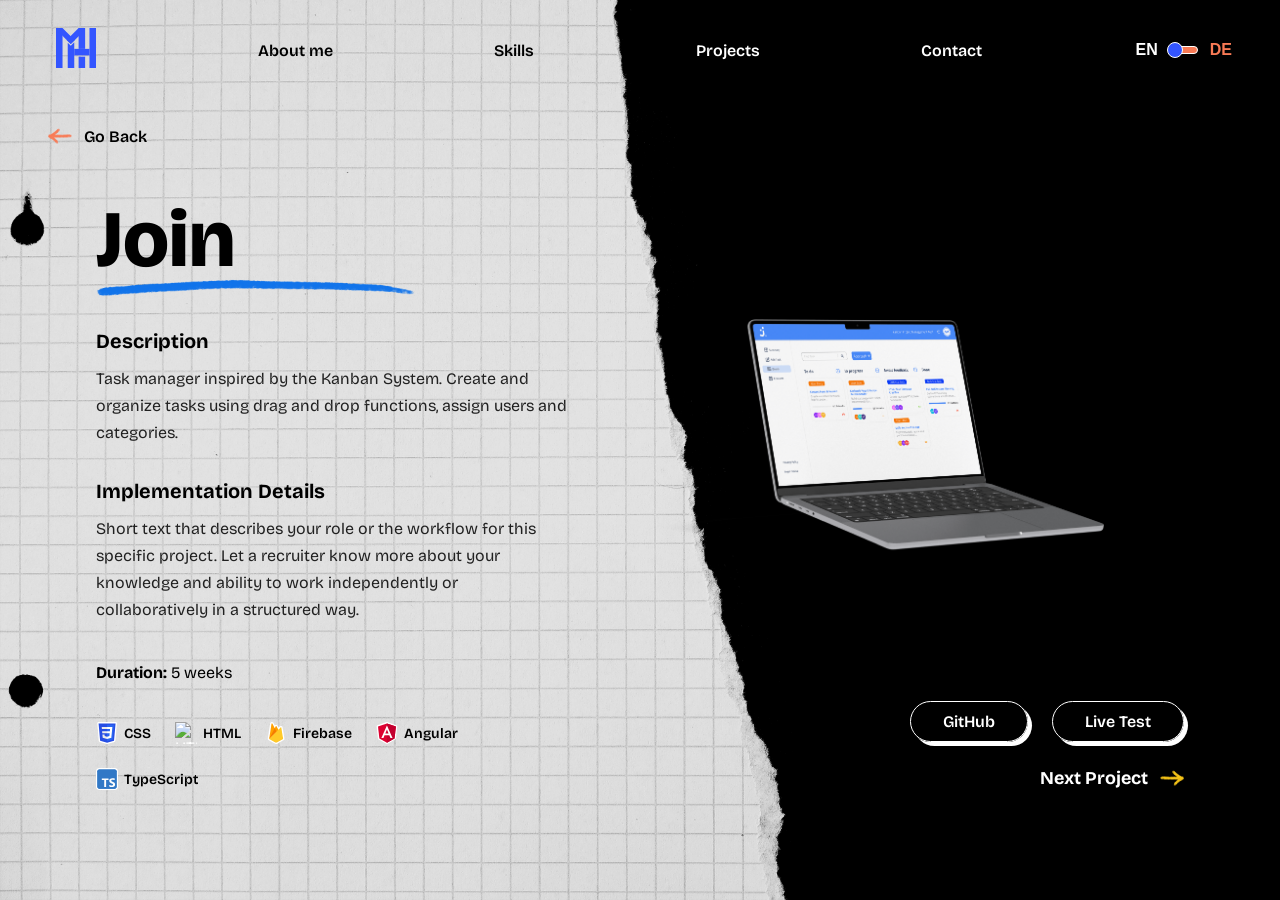
==== join_portfolio.html @ 25bed063 "portfolio design and function" ====
<!DOCTYPE html>
<html lang="en">

<head>
    <meta charset="UTF-8">
    <meta name="viewport" content="width=device-width, initial-scale=1.0">
    <title>Frontend Developer Portfolio</title>
    <link rel="icon" type="image/x-icon" href="./img/Logo.svg">
    <link rel="stylesheet" href="style.css">
    <link rel="stylesheet" href="style/navbar.css">
    <link rel="stylesheet" href="style/portfolio.css">
</head>

<body>
    <section class="portfolio">
        <nav class="portfolioNavbar">
            <a href=""><img class="logo" src="./img/Logo.svg" alt="Logo"></a>
            <a href="index.html#about" class="nav-about">About me</a>
            <a href="index.html#skills" class="nav-skills">Skills</a>
            <a href="index.html#projects" class="nav-projects">Projects</a>
            <a href="index.html#contact" class="nav-contact">Contact</a>
            <label class="languageSwitch">
                <input type="checkbox" id="langToggle">

                <span class="langText langEn">EN</span>

                <div class="toggleTrack">
                    <div class="toggleThumb"></div>
                </div>

                <span class="langText langDe">DE</span>
            </label>
        </nav>

        <div class="backgroundImg">
            <img src="./img/portfplio/BG_portfolio.png" alt="">
        </div>

        <div class="backarrowContainer">
            <a href="javascript:history.back()" class="backarrow">
                <img src="./img/portfplio/back.png" alt="arrow">
                <span>Go Back</span>
            </a>
        </div>

        <section class="project">
            <div class="projectDescription">
                <div class="headerDiscription">
                    <h1>Join</h1>
                    <img src="./img/underlineblue.svg" alt="underline">
                </div>
                <div class="blockDescription">
                    <h3>Description</h3>
                    <p>Task manager inspired by the Kanban System. Create and organize tasks using drag and drop
                        functions, assign users and categories.</p>
                </div>
                <div class="blockImplementation">
                    <h3>Implementation Details</h3>
                    <p>Short text that describes your role or the workflow for this specific project. Let a recruiter
                        know more about your knowledge and ability to work independently or collaboratively in a
                        structured way.</p>
                </div>
                <div class="duration">
                    <span><strong>Duration: </strong>5 weeks</span>
                </div>
                <div class="skillsUsed">
                    <div class="skillItem">
                        <img src="./img/skills/css.svg" alt="CSS">
                        <span>CSS</span>
                    </div>
                    <div class="skillItem">
                        <img src="./img/skills/html.svg" alt="HTML">
                        <span>HTML</span>
                    </div>
                    <div class="skillItem">
                        <img src="./img/skills/firebase.svg" alt="Firebase">
                        <span>Firebase</span>
                    </div>
                    <div class="skillItem">
                        <img src="./img/skills/angular.svg" alt="Angular">
                        <span>Angular</span>
                    </div>
                    <div class="skillItem">
                        <img src="./img/skills/ts.svg" alt="TypeScript">
                        <span>TypeScript</span>
                    </div>
                </div>
            </div>
            <div class="projectView">
                <img src="./img/LaptopJoin.png" alt="Join Project Screenshot">
                <div class="viewButtons">
                    <button>GitHub</button>
                    <button>Live Test</button>
                </div>
                <div class="nextProject">
                    <span>Next Project</span>
                    <img src="./img/portfplio/next.png" alt="arrow">
                </div>
            </div>
        </section>
    </section>
    <script src="js/header.js"></script>
</body>

</html>
---- style.css ----
@font-face {
    font-family: 'Bricolage Grotesque';
    src: url('font/BricolageGrotesque-VariableFont_opsz,wdth,wght.ttf') format('truetype');
    font-weight: 100 900;
    font-style: normal;
}

@font-face {
    font-family: 'Caveat';
    src: url('font/Caveat-VariableFont_wght.ttf') format('truetype');
    font-weight: 400 700;
    font-style: normal;
}

* {
    box-sizing: border-box;
}

body {
    margin: 0;
    padding: 0;
    font-family: 'Bricolage Grotesque', sans-serif;
    overflow-x: hidden;
    width: 100%;
}

:root {
    --primary-color: #000000;
    --secondary-color: #ffffff;
    --yellow-color: #F7C518;
    --blue-color: #3355FF;
    --orange-color: #F87A55;
}
---- style/navbar.css ----
@property --reveal {
    syntax: '<angle>';
    inherits: false;
    initial-value: 0deg;
}


nav {
    display: flex;
    width: 100%;
    max-width: calc(1440px - 96px);
    align-self: center;
    justify-content: space-between;
    padding: 24px 48px;
    align-items: center;
    gap: 3rem;
    z-index: 1;

    a {
        color: var(--secondary-color);
        text-decoration: none;
        font-size: 1rem;
        font-weight: 600;
        transition: color 0.3s ease;
        position: relative;
        padding: 4px 8px;

        &::after {
            content: "";
            position: absolute;
            left: 50%;
            top: 50%;
            transform: translate(-50%, -50%);
            width: 120%;
            height: 140%;
            background-repeat: no-repeat;
            background-position: center;
            background-size: contain;
            opacity: 0;
            transition: opacity 0.3s ease, --reveal 0.6s ease, clip-path 0.4s ease;
            pointer-events: none;
            z-index: -1;
        }

        &.nav-about:hover::after {
            background-image: url('../img/circle.svg');
            z-index: 1;
            opacity: 1;
            mask-image: conic-gradient(black 0deg, black var(--reveal), transparent var(--reveal), transparent 360deg);
            --reveal: 360deg;
        }

        &.nav-skills:hover::after,
        &.nav-projects:hover::after,
        &.nav-contact:hover::after {
            opacity: 1;
            clip-path: inset(0 0 0 0);
        }

        &.nav-about::after {
            --reveal: 0deg;
        }

        &.nav-skills::after,
        &.nav-projects::after,
        &.nav-contact::after {
            clip-path: inset(0 100% 0 0);
        }

        &.nav-skills:hover::after {
            background-image: url('../img/underline.svg');
            z-index: 1;
        }

        &.nav-projects:hover::after {
            background-image: url('../img/unterlineJagged.svg');
            z-index: 1;
        }

        &.nav-contact:hover::after {
            background-image: url('../img/curledUnderline.svg');
            z-index: 1;
            top: 100%;
        }
    }

    img {
        width: 40px;

        &:hover {
            filter: invert(92%) sepia(18%) saturate(5632%) hue-rotate(347deg) brightness(101%) contrast(94%);
        }
    }
}

.languageSwitch {
    display: inline-flex;
    align-items: center;
    gap: 12px;
    cursor: pointer;
    font-family: 'Inter', sans-serif;
    font-size: 16px;
    font-weight: 700;
    color: var(--orange-color);
    user-select: none;

    input {
        display: none;
    }

    input:checked~.toggleTrack .toggleThumb {
        transform: translateX(20px);
    }

    input:checked~.langEn {
        color: var(--orange-color);
        transition: color 0.3s ease;
    }

    input:checked~.langDe {
        color: var(--secondary-color);
        transition: color 0.3s ease;
    }
}

.toggleTrack {
    position: relative;
    width: 28px;
    height: 8px;
    background-color: var(--orange-color);
    border-radius: 4px;
    border: 1px solid var(--secondary-color);
    display: flex;
    align-items: center;
}

.toggleThumb {
    position: absolute;
    width: 16px;
    height: 16px;
    background-color: var(--blue-color);
    border-radius: 50%;
    border: 1px solid var(--secondary-color);
    left: -4px;
    transition: transform 0.3s cubic-bezier(0.4, 0, 0.2, 1);
}

.langEn {
    color: var(--secondary-color);
    transition: color 0.3s ease;
}

.langDe {
    color: var(--orange-color);
    transition: color 0.3s ease;
}
---- style/portfolio.css ----
nav a:nth-of-type(-n+3) {
    color: var(--primary-color);
}

.portfolio {
    background-color: var(--primary-color);
    min-height: 100vh;
    display: flex;
    flex-direction: column;
    z-index: -2;
}

.backgroundImg {
    display: flex;
    width: 100%;
    max-width: 1344px;
    margin: 0 auto;

    img {
        position: absolute;
        display: flex;
        top: 0;
        height: 100vh;
        max-height: 900px;
    }
}

.portfolioNavbar {
    margin: 0 auto;
}

.backarrowContainer {
    padding: 24px 48px;
    max-width: 1344px;
    margin: 0 auto;
    width: 100%;
    box-sizing: border-box;
    z-index: 1;
}

.backarrow {
    display: inline-flex;
    align-items: center;
    gap: 12px;
    cursor: pointer;
    transition: opacity 0.3s ease;
    text-decoration: none;
}

.backarrow img {
    width: 24px;
    height: auto;
}

.backarrow span {
    color: var(--primary-color);
    font-size: 16px;
    font-weight: 600;

    &:hover {
        color: var(--orange-color);
    }
}

.project {
    display: flex;
    gap: 64px;
    max-width: 1344px;
    width: 100%;
    margin: 0 auto;
    padding: 24px 48px 80px;
    box-sizing: border-box;
    align-items: stretch;
    color: var(--secondary-color);
    z-index: 1;
}

.projectDescription {
    flex: 1 1 45%;
    display: flex;
    flex-direction: column;
    gap: 32px;
    padding-left: 48px;
}

.headerDiscription {
    display: flex;
    flex-direction: column;
    gap: 0;
}

.headerDiscription h1 {
    font-size: 80px;
    font-weight: 800;
    color: var(--primary-color);
    margin: 0;
    line-height: 1;
}

.headerDiscription img {
    width: 320px;
    height: auto;
    margin-top: -4px;
    animation: drawUnderline 6s infinite ease-in-out;
}

@keyframes drawUnderline {
    0% {
        clip-path: inset(0 100% 0 0);
        opacity: 0;
    }

    8% {
        clip-path: inset(0 0 0 0);
        opacity: 1;
    }

    60% {
        clip-path: inset(0 0 0 0);
        opacity: 1;
    }

    68% {
        clip-path: inset(0 100% 0 0);
        opacity: 0;
    }

    100% {
        clip-path: inset(0 100% 0 0);
        opacity: 0;
    }
}

.blockDescription,
.blockImplementation {
    display: flex;
    flex-direction: column;
    gap: 12px;
}

.blockDescription h3,
.blockImplementation h3 {
    font-size: 20px;
    font-weight: 700;
    margin: 0;
    color: var(--primary-color);
}

.blockDescription p,
.blockImplementation p {
    font-size: 16px;
    line-height: 1.7;
    margin: 0;
    opacity: 0.85;
    color: var(--primary-color);
}

.duration {
    margin-top: 8px;
}

.duration span {
    font-size: 16px;
    color: var(--primary-color);
}

.duration strong {
    font-weight: 700;
}

.skillsUsed {
    display: flex;
    align-items: center;
    gap: 24px;
    flex-wrap: wrap;
    margin-top: 8px;
}

.skillItem {
    display: flex;
    align-items: center;
    gap: 6px;
}

.skillItem img {
    width: 22px;
    height: 22px;
    object-fit: contain;
}

.skillItem span {
    font-size: 14px;
    font-weight: 600;
    color: var(--primary-color);
}

.projectView {
    display: flex;
    flex-direction: column;
    gap: 24px;
    padding-right: 48px;
    align-items: flex-end;
    justify-content: center;
    min-height: 100%;
}

.projectView>img {
    width: 100%;
    max-width: 560px;
    border-radius: 16px;
    margin: auto 0;
    object-fit: cover;
    transition: transform 0.3s ease, box-shadow 0.3s ease;
}

.viewButtons {
    display: flex;
    gap: 24px;
    align-items: center;
}

.viewButtons button {
    background: transparent;
    color: var(--secondary-color);
    border: 1px solid var(--secondary-color);
    box-shadow: 4px 4px 0 var(--secondary-color);
    padding: 10px 32px;
    border-radius: 50px;
    font-family: inherit;
    font-size: 16px;
    font-weight: 600;
    cursor: pointer;
    transition: all 0.3s ease;
}

.viewButtons button:hover {
    background-color: var(--orange-color);
    transform: translate(4px, 4px);
    box-shadow: none;
}

.nextProject {
    display: flex;
    align-items: center;
    gap: 12px;
    cursor: pointer;
    transition: opacity 0.3s ease;
    bottom: 0;
}

.nextProject span {
    font-size: 18px;
    font-weight: 700;
    color: var(--secondary-color);

    &:hover {
        color: var(--yellow-color);
    }
}

.nextProject img {
    width: 24px;
    height: auto;
    transform: scaleX(-1);
}

@media (max-width: 900px) {
    .project {
        flex-direction: column;
        gap: 48px;
        padding: 24px 24px 64px;
    }

    .projectDescription,
    .projectView {
        flex: 1 1 100%;
    }

    .projectView {
        align-items: center;
    }

    .projectView>img {
        max-width: 100%;
    }

    .headerDiscription h1 {
        font-size: 56px;
    }

    .backarrow {
        padding: 16px 24px;
    }

    .viewButtons {
        justify-content: center;
    }

    .nextProject {
        align-self: center;
    }
}
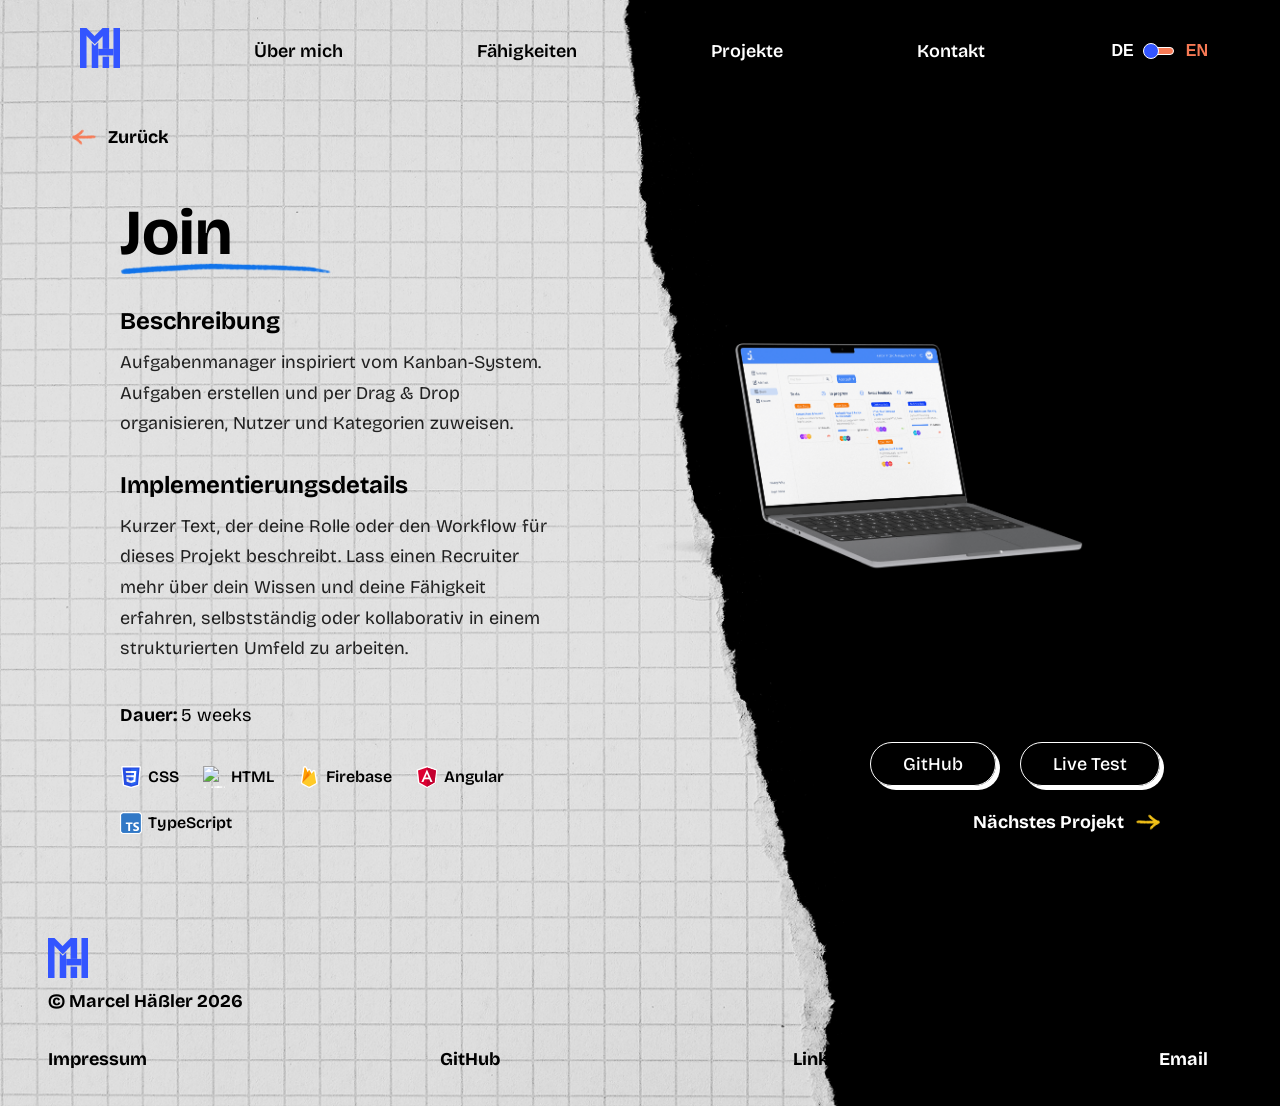
==== commit da7ba75d: "harmonize the design" ====
--- a/join_portfolio.html
+++ b/join_portfolio.html
@@ -13,33 +13,30 @@
 
 <body>
     <section class="portfolio">
+        <img class="backgroundImg" src="./img/portfplio/BG_portfolio.png" alt="">
         <nav class="portfolioNavbar">
-            <a href=""><img class="logo" src="./img/Logo.svg" alt="Logo"></a>
-            <a href="index.html#about" class="nav-about">About me</a>
-            <a href="index.html#skills" class="nav-skills">Skills</a>
-            <a href="index.html#projects" class="nav-projects">Projects</a>
-            <a href="index.html#contact" class="nav-contact">Contact</a>
+            <a href="index.html"><img class="logo" src="./img/Logo.svg" alt="Logo"></a>
+            <a href="index.html#about" class="nav-about" data-i18n="nav_about">Über mich</a>
+            <a href="index.html#skills" class="nav-skills" data-i18n="nav_skills">Fähigkeiten</a>
+            <a href="index.html#projects" class="nav-projects" data-i18n="nav_projects">Projekte</a>
+            <a href="index.html#contact" class="nav-contact" data-i18n="nav_contact">Kontakt</a>
             <label class="languageSwitch">
                 <input type="checkbox" id="langToggle">
 
-                <span class="langText langEn">EN</span>
+                <span class="langText langEn">DE</span>
 
                 <div class="toggleTrack">
                     <div class="toggleThumb"></div>
                 </div>
 
-                <span class="langText langDe">DE</span>
+                <span class="langText langDe">EN</span>
             </label>
         </nav>
-
-        <div class="backgroundImg">
-            <img src="./img/portfplio/BG_portfolio.png" alt="">
-        </div>
 
         <div class="backarrowContainer">
             <a href="javascript:history.back()" class="backarrow">
                 <img src="./img/portfplio/back.png" alt="arrow">
-                <span>Go Back</span>
+                <span data-i18n="portfolio_back">Zurück</span>
             </a>
         </div>
 
@@ -50,18 +47,18 @@
                     <img src="./img/underlineblue.svg" alt="underline">
                 </div>
                 <div class="blockDescription">
-                    <h3>Description</h3>
-                    <p>Task manager inspired by the Kanban System. Create and organize tasks using drag and drop
-                        functions, assign users and categories.</p>
+                    <h3 data-i18n="portfolio_desc_label">Beschreibung</h3>
+                    <p data-i18n="portfolio_join_desc">Aufgabenmanager inspiriert vom Kanban-System. Aufgaben erstellen
+                        und per Drag &amp; Drop organisieren, Nutzer und Kategorien zuweisen.</p>
                 </div>
                 <div class="blockImplementation">
-                    <h3>Implementation Details</h3>
-                    <p>Short text that describes your role or the workflow for this specific project. Let a recruiter
-                        know more about your knowledge and ability to work independently or collaboratively in a
-                        structured way.</p>
+                    <h3 data-i18n="portfolio_impl_label">Implementierungsdetails</h3>
+                    <p data-i18n="portfolio_impl_desc">Kurzer Text, der deine Rolle oder den Workflow für dieses Projekt
+                        beschreibt. Lass einen Recruiter mehr über dein Wissen und deine Fähigkeit erfahren,
+                        selbstständig oder kollaborativ in einem strukturierten Umfeld zu arbeiten.</p>
                 </div>
                 <div class="duration">
-                    <span><strong>Duration: </strong>5 weeks</span>
+                    <span><strong data-i18n="portfolio_duration_label">Dauer: </strong>5 weeks</span>
                 </div>
                 <div class="skillsUsed">
                     <div class="skillItem">
@@ -89,16 +86,37 @@
             <div class="projectView">
                 <img src="./img/LaptopJoin.png" alt="Join Project Screenshot">
                 <div class="viewButtons">
-                    <button>GitHub</button>
-                    <button>Live Test</button>
+                    <button data-i18n="portfolio_github_btn">GitHub</button>
+                    <button data-i18n="portfolio_live_btn">Live Test</button>
                 </div>
                 <div class="nextProject">
-                    <span>Next Project</span>
+                    <span data-i18n="portfolio_next">Nächstes Projekt</span>
                     <img src="./img/portfplio/next.png" alt="arrow">
                 </div>
             </div>
         </section>
+        <footer>
+            <div class="footerCopyright">
+                <img src="./img/Logo.svg" alt="Logo">
+                <span>© Marcel Häßler 2026</span>
+            </div>
+            <div class="footerLinks">
+                <a href="./leagalNotice.html" data-i18n="footer_legal">Impressum</a>
+                <a href="https://github.com/MarcelHaessler" target="_blank">
+                    <img class="wavingHandFooter" src="./img/github.svg" alt="handshake">
+                    GitHub</a>
+                <a href="https://www.linkedin.com/in/marcel-häßler/" target="_blank">
+                    <img class="wavingHandFooter" src="./img/linkedin.svg" alt="handshake">
+                    LinkedIn</a>
+                <a href="mailto:marcel.haessler@proton.me">
+                    <img class="wavingHandFooter" src="./img/mail.svg" alt="handshake">
+                    Email</a>
+            </div>
+        </footer>
     </section>
+
+    <script src="js/translations.js"></script>
+    <script src="js/i18n.js"></script>
     <script src="js/header.js"></script>
 </body>
 
--- a/style.css
+++ b/style.css
@@ -30,4 +30,114 @@
     --yellow-color: #F7C518;
     --blue-color: #3355FF;
     --orange-color: #F87A55;
+}
+
+
+footer {
+    display: flex;
+    flex-direction: column;
+    justify-content: space-between;
+    align-items: center;
+    flex-wrap: wrap;
+    gap: 24px;
+    z-index: 1;
+}
+
+.footerCopyright {
+    display: flex;
+    flex-direction: column;
+    align-self: flex-start;
+    gap: 12px;
+
+    img {
+        width: 40px;
+    }
+}
+
+.footerCopyright span {
+    font-size: 18px;
+    font-weight: 700;
+}
+
+
+.wavingHandFooter {
+    position: absolute;
+    bottom: calc(100%);
+    right: 0;
+    width: 24px;
+    height: auto;
+    margin-bottom: 8px;
+    opacity: 0;
+    visibility: hidden;
+    transform: translateX(-40px) rotate(-180deg);
+    transform-origin: center center;
+    transition: all 0.6s cubic-bezier(0.34, 1.56, 0.64, 1);
+    pointer-events: none;
+}
+
+.footerLinks {
+    display: flex;
+    width: 100%;
+    gap: 48px;
+    justify-content: space-between;
+}
+
+.footerLinks a {
+    color: var(--secondary-color);
+    text-decoration: none;
+    font-size: 18px;
+    font-weight: 700;
+    padding: 12px 24px;
+    border-radius: 50px;
+    display: inline-flex;
+    align-items: center;
+    justify-content: center;
+    position: relative;
+    /* Needed for absolute positioned underline */
+
+    &::after {
+        content: "";
+        position: absolute;
+        left: 50%;
+        top: 50%;
+        transform: translate(-50%, -50%);
+        width: 80px;
+        /* User preferred fixed width */
+        height: 140%;
+        background-repeat: no-repeat;
+        background-position: center;
+        background-size: contain;
+        opacity: 0;
+        /* clip-path hides the element starting from the right */
+        clip-path: inset(0 100% 0 0);
+        transition: opacity 0.3s ease, clip-path 0.5s cubic-bezier(0.4, 0, 0.2, 1);
+        pointer-events: none;
+    }
+
+    &:first-child:hover::after {
+        background-image: url('../img/unterlineJagged.svg');
+        background-size: 100px;
+        background-position: left center;
+        width: 100%;
+        left: 0;
+        transform: translateY(-50%);
+        opacity: 1;
+        /* clip-path reveals the element to the right */
+        clip-path: inset(0 0 0 0);
+    }
+
+    &:nth-child(n+2):hover {
+        background-color: var(--blue-color);
+        color: var(--secondary-color);
+    }
+
+    &:nth-child(n+2):hover .wavingHandFooter {
+        opacity: 1;
+        visibility: visible;
+        transform: translateX(0) rotate(0deg);
+    }
+
+    &:first-child {
+        padding-left: 0;
+    }
 }
--- a/style/navbar.css
+++ b/style/navbar.css
@@ -8,18 +8,18 @@
 nav {
     display: flex;
     width: 100%;
-    max-width: calc(1440px - 96px);
+    max-width: 1440px;
     align-self: center;
     justify-content: space-between;
-    padding: 24px 48px;
+    padding: 24px 72px;
     align-items: center;
-    gap: 3rem;
+    gap: 12px;
     z-index: 1;
 
     a {
         color: var(--secondary-color);
         text-decoration: none;
-        font-size: 1rem;
+        font-size: 18px;
         font-weight: 600;
         transition: color 0.3s ease;
         position: relative;
--- a/style/portfolio.css
+++ b/style/portfolio.css
@@ -2,36 +2,33 @@
     color: var(--primary-color);
 }
 
+body {
+    background-color: var(--primary-color);
+}
+
 .portfolio {
-    background-color: var(--primary-color);
+    display: flex;
+    flex-direction: column;
+    position: relative;
+    max-width: 1440px;
     min-height: 100vh;
-    display: flex;
-    flex-direction: column;
-    z-index: -2;
+    margin: 0 auto;
 }
 
 .backgroundImg {
-    display: flex;
+    position: absolute;
+    top: 0;
+    left: 50%;
+    transform: translateX(-50%);
     width: 100%;
     max-width: 1344px;
-    margin: 0 auto;
-
-    img {
-        position: absolute;
-        display: flex;
-        top: 0;
-        height: 100vh;
-        max-height: 900px;
-    }
-}
-
-.portfolioNavbar {
-    margin: 0 auto;
+    height: 100%;
+    object-fit: cover;
 }
 
 .backarrowContainer {
-    padding: 24px 48px;
-    max-width: 1344px;
+    padding: 24px 72px;
+    max-width: 1440px;
     margin: 0 auto;
     width: 100%;
     box-sizing: border-box;
@@ -54,8 +51,8 @@
 
 .backarrow span {
     color: var(--primary-color);
-    font-size: 16px;
-    font-weight: 600;
+    font-size: 18px;
+    font-weight: 700;
 
     &:hover {
         color: var(--orange-color);
@@ -68,7 +65,7 @@
     max-width: 1344px;
     width: 100%;
     margin: 0 auto;
-    padding: 24px 48px 80px;
+    padding: 24px 72px 80px;
     box-sizing: border-box;
     align-items: stretch;
     color: var(--secondary-color);
@@ -87,18 +84,19 @@
     display: flex;
     flex-direction: column;
     gap: 0;
+    width: fit-content;
 }
 
 .headerDiscription h1 {
-    font-size: 80px;
-    font-weight: 800;
+    font-size: 64px;
+    font-weight: 700;
     color: var(--primary-color);
     margin: 0;
     line-height: 1;
 }
 
 .headerDiscription img {
-    width: 320px;
+    width: 70%;
     height: auto;
     margin-top: -4px;
     animation: drawUnderline 6s infinite ease-in-out;
@@ -140,7 +138,7 @@
 
 .blockDescription h3,
 .blockImplementation h3 {
-    font-size: 20px;
+    font-size: 24px;
     font-weight: 700;
     margin: 0;
     color: var(--primary-color);
@@ -148,7 +146,7 @@
 
 .blockDescription p,
 .blockImplementation p {
-    font-size: 16px;
+    font-size: 18px;
     line-height: 1.7;
     margin: 0;
     opacity: 0.85;
@@ -160,7 +158,7 @@
 }
 
 .duration span {
-    font-size: 16px;
+    font-size: 18px;
     color: var(--primary-color);
 }
 
@@ -189,7 +187,7 @@
 }
 
 .skillItem span {
-    font-size: 14px;
+    font-size: 16px;
     font-weight: 600;
     color: var(--primary-color);
 }
@@ -227,8 +225,8 @@
     padding: 10px 32px;
     border-radius: 50px;
     font-family: inherit;
-    font-size: 16px;
-    font-weight: 600;
+    font-size: 18px;
+    font-weight: 500;
     cursor: pointer;
     transition: all 0.3s ease;
 }
@@ -299,4 +297,22 @@
     .nextProject {
         align-self: center;
     }
+}
+
+footer {
+    width: 100%;
+    max-width: 1344px;
+    margin: auto auto 0 auto;
+    padding: 24px 48px;
+    box-sizing: border-box;
+}
+
+.footerLinks a {
+    &:nth-child(-n+3) {
+        color: var(--primary-color);
+    }
+
+    &:nth-child(2):hover .wavingHandFooter {
+        filter: invert(1);
+    }
 }
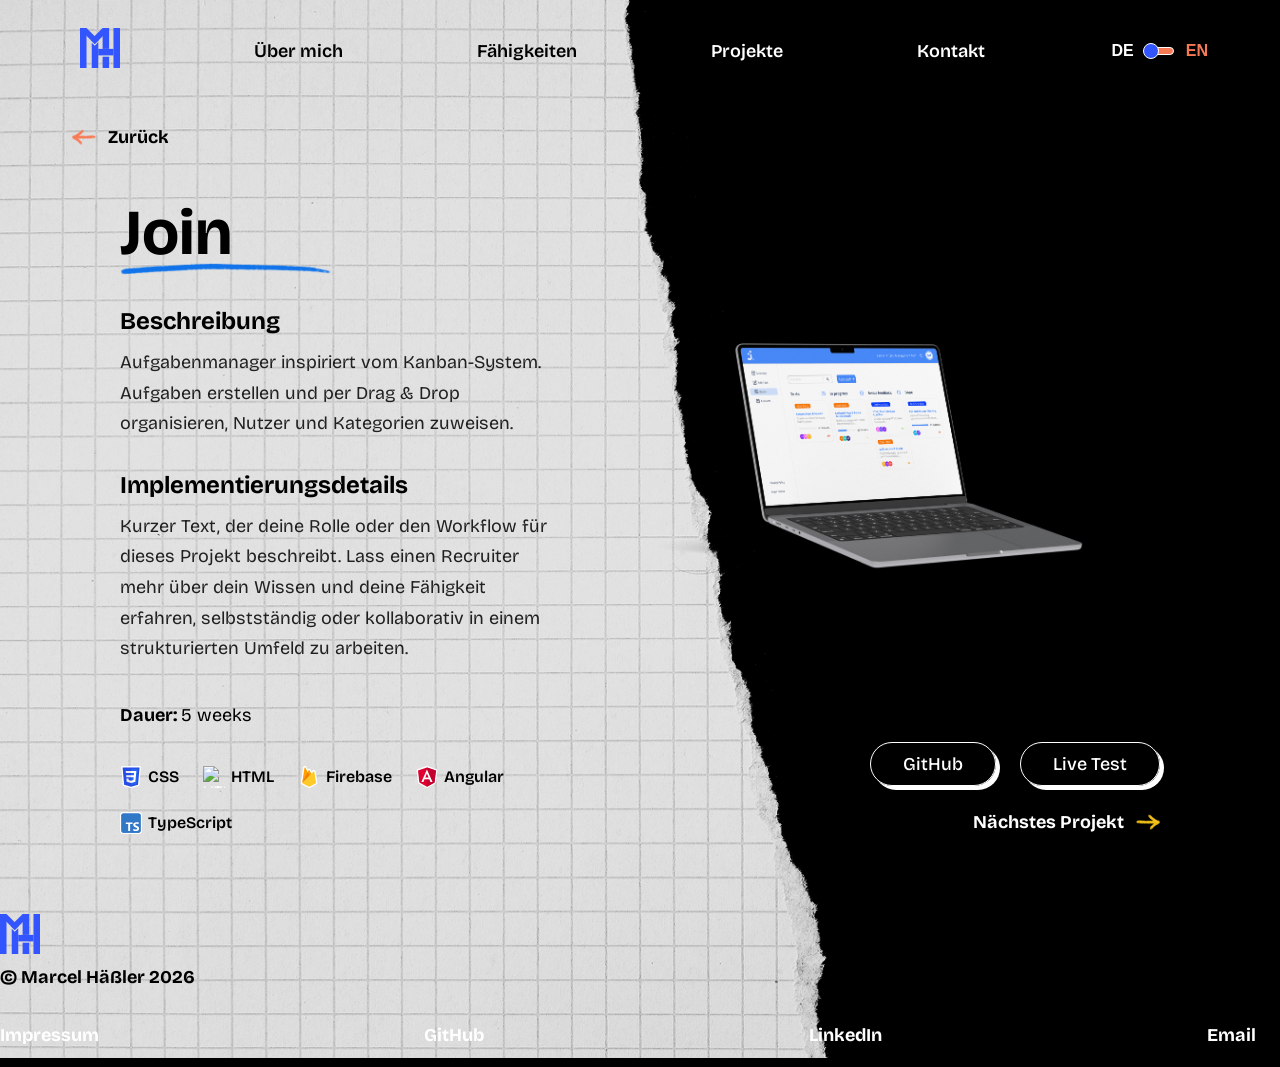
==== commit a6c585d6: "responsiv design" ====
--- a/join_portfolio.html
+++ b/join_portfolio.html
@@ -7,13 +7,15 @@
     <title>Frontend Developer Portfolio</title>
     <link rel="icon" type="image/x-icon" href="./img/Logo.svg">
     <link rel="stylesheet" href="style.css">
+    <!-- <link rel="stylesheet" href="style/navbar.css"> -->
+    <link rel="stylesheet" href="style/portfolio.css">
     <link rel="stylesheet" href="style/navbar.css">
-    <link rel="stylesheet" href="style/portfolio.css">
 </head>
 
 <body>
-    <section class="portfolio">
+    <section class="wrapper">
         <img class="backgroundImg" src="./img/portfplio/BG_portfolio.png" alt="">
+        <input type="checkbox" id="burgerToggle" class="burgerToggle" hidden>
         <nav class="portfolioNavbar">
             <a href="index.html"><img class="logo" src="./img/Logo.svg" alt="Logo"></a>
             <a href="index.html#about" class="nav-about" data-i18n="nav_about">Über mich</a>
@@ -31,7 +33,38 @@
 
                 <span class="langText langDe">EN</span>
             </label>
+            <label for="burgerToggle" class="burgerBtn" aria-label="Menu öffnen">
+                <span></span>
+                <span></span>
+                <span></span>
+            </label>
         </nav>
+        <div class="mobileMenu">
+            <div class="mobileMenuInner">
+                <nav class="mobileNav">
+                    <a href="index.html#about" class="nav-about" data-i18n="nav_about"
+                        onclick="document.getElementById('burgerToggle').checked=false">Über mich</a>
+                    <a href="index.html#skills" class="nav-skills" data-i18n="nav_skills"
+                        onclick="document.getElementById('burgerToggle').checked=false">Fähigkeiten</a>
+                    <a href="index.html#projects" class="nav-projects" data-i18n="nav_projects"
+                        onclick="document.getElementById('burgerToggle').checked=false">Projekte</a>
+                    <a href="index.html#contact" class="nav-contact" data-i18n="nav_contact"
+                        onclick="document.getElementById('burgerToggle').checked=false">Kontakt</a>
+                </nav>
+                <label class="languageSwitch mobileLanguageSwitch" for="langToggle">
+                    <span class="langText langEn">DE</span>
+                    <div class="toggleTrack">
+                        <div class="toggleThumb mobileToggleThumb"></div>
+                    </div>
+                    <span class="langText langDe">EN</span>
+                </label>
+                <div class="mobileSocialLinks">
+                    <a href="#"><img src="./img/linkedin.svg" alt="LinkedIn"></a>
+                    <a href="#"><img src="./img/github.svg" alt="GitHub"></a>
+                    <a href="#"><img src="./img/mail.svg" alt="Mail"></a>
+                </div>
+            </div>
+        </div>
 
         <div class="backarrowContainer">
             <a href="javascript:history.back()" class="backarrow">
--- a/style.css
+++ b/style.css
@@ -140,4 +140,39 @@
     &:first-child {
         padding-left: 0;
     }
+}
+
+
+@media (max-width: 768px) {
+    .footerCopyright {
+        flex-direction: row;
+        width: 100%;
+        align-self: space-between;
+        align-items: center;
+        justify-content: space-between;
+    }
+
+    .footerLinks {
+        flex-direction: column;
+        gap: 12px;
+
+        a {
+            &:first-child {
+                padding-left: 24px;
+                padding-top: 20px;
+            }
+
+            &:first-child:hover::after {
+                /* background-image: url('../img/unterlineJagged.svg');
+                background-size: 100px; */
+                background-position: center;
+                /* width: 100%;
+                left: 0;
+                transform: translateY(-50%);
+                opacity: 1; */
+                /* clip-path reveals the element to the right */
+                /* clip-path: inset(0 0 0 0); */
+            }
+        }
+    }
 }
--- a/style/navbar.css
+++ b/style/navbar.css
@@ -14,7 +14,9 @@
     padding: 24px 72px;
     align-items: center;
     gap: 12px;
-    z-index: 1;
+    z-index: 1000;
+    /* Ensure burger button stays visible over mobile menu */
+    position: relative;
 
     a {
         color: var(--secondary-color);
@@ -107,20 +109,27 @@
     input {
         display: none;
     }
-
-    input:checked~.toggleTrack .toggleThumb {
-        transform: translateX(20px);
-    }
-
-    input:checked~.langEn {
-        color: var(--orange-color);
-        transition: color 0.3s ease;
-    }
-
-    input:checked~.langDe {
-        color: var(--secondary-color);
-        transition: color 0.3s ease;
-    }
+}
+
+/* Sync visual state based on actual document language (from i18n.js) */
+html[lang="en"] .toggleTrack .toggleThumb {
+    transform: translateX(20px);
+}
+
+html[lang="en"] .langEn {
+    color: var(--orange-color);
+}
+
+html[lang="en"] .langDe {
+    color: var(--secondary-color);
+}
+
+html[lang="de"] .langEn {
+    color: var(--secondary-color);
+}
+
+html[lang="de"] .langDe {
+    color: var(--orange-color);
 }
 
 .toggleTrack {
@@ -153,4 +162,174 @@
 .langDe {
     color: var(--orange-color);
     transition: color 0.3s ease;
+}
+
+@media (max-width: 768px) {
+
+    nav {
+        padding-left: 16px;
+        padding-right: 16px;
+        padding-top: 16px;
+
+        img {
+            width: 32px;
+            height: 32px;
+        }
+    }
+
+    /* --- Hide desktop nav elements --- */
+    .wrapper>nav>a:not(:first-child),
+    .wrapper>nav>.languageSwitch {
+        display: none;
+    }
+
+    /* .portfolio>nav>a:not(:first-child),
+    .portfolio>nav>.languageSwitch {
+        display: none;
+    } */
+
+    /* --- Burger button --- */
+    .burgerBtn {
+        display: flex;
+        flex-direction: column;
+        gap: 5px;
+        cursor: pointer;
+        z-index: 1001;
+        padding: 4px;
+    }
+
+    .burgerBtn span {
+        display: block;
+        width: 24px;
+        height: 2px;
+        background-color: var(--secondary-color);
+        border-radius: 2px;
+        transition: transform 0.3s ease, opacity 0.3s ease;
+        transform-origin: center;
+    }
+
+    /* Burger → X animation when checked */
+    .burgerToggle:checked~nav .burgerBtn span:nth-child(1) {
+        transform: translateY(7px) rotate(45deg);
+    }
+
+    .burgerToggle:checked~nav .burgerBtn span:nth-child(2) {
+        opacity: 0;
+        transform: scaleX(0);
+    }
+
+    .burgerToggle:checked~nav .burgerBtn span:nth-child(3) {
+        transform: translateY(-7px) rotate(-45deg);
+    }
+
+    /* --- Mobile overlay menu --- */
+    .mobileMenu {
+        position: fixed;
+        top: 0;
+        left: 0;
+        width: 100%;
+        height: 100vh;
+        background-color: #000;
+        /* Fallback color */
+        background-image: url('../img/BG.png');
+        background-size: cover;
+        background-position: center;
+        background-repeat: no-repeat;
+        z-index: 999;
+        display: flex;
+        flex-direction: column;
+        padding-top: 80px;
+        /* space for nav bar */
+        box-sizing: border-box;
+
+        /* Hidden by default */
+        opacity: 0;
+        pointer-events: none;
+        transform: translateY(-12px);
+        transition: opacity 0.3s ease, transform 0.3s ease;
+    }
+
+    /* Show when burger is checked */
+    .burgerToggle:checked~.mobileMenu {
+        opacity: 1;
+        pointer-events: all;
+        transform: translateY(0);
+    }
+
+    .mobileMenuInner {
+        display: flex;
+        flex-direction: column;
+        align-items: center;
+        justify-content: center;
+        flex: 1;
+        gap: 48px;
+        padding-bottom: 80px;
+    }
+
+    /* --- Mobile nav links --- */
+    .mobileNav {
+        display: flex;
+        flex-direction: column;
+        align-items: flex-start;
+        width: 100%;
+    }
+
+    .mobileNav a {
+        color: var(--secondary-color);
+        text-decoration: none;
+        font-size: 16px;
+        font-weight: 700;
+        width: 100%;
+        text-align: center;
+        padding: 20px 0;
+        transition: color 0.2s ease;
+    }
+
+    .mobileNav a:hover {
+        color: var(--orange-color);
+    }
+
+    /* --- Mobile language toggle --- */
+    .mobileLanguageSwitch {
+        display: inline-flex;
+        gap: 12px;
+        align-items: center;
+    }
+
+    /* --- Mobile social icons --- */
+    .mobileSocialLinks {
+        display: flex;
+        gap: 24px;
+        align-items: center;
+
+        a {
+            display: flex;
+            align-items: center;
+            justify-content: center;
+            border-radius: 50%;
+            width: 40px;
+            height: 40px;
+            border: 1px solid var(--secondary-color);
+        }
+    }
+
+    .mobileSocialLinks a img {
+        width: 24px;
+        height: 24px;
+        /* filter: invert(1); */
+        transition: filter 0.2s ease;
+    }
+
+    .mobileSocialLinks a:hover img {
+        filter: invert(92%) sepia(18%) saturate(5632%) hue-rotate(347deg) brightness(101%) contrast(94%);
+    }
+}
+
+/* Desktop: hide mobile-only elements */
+@media (min-width: 769px) {
+
+    .burgerBtn,
+    .mobileMenu {
+        display: none;
+    }
 }
--- a/style/portfolio.css
+++ b/style/portfolio.css
@@ -6,7 +6,7 @@
     background-color: var(--primary-color);
 }
 
-.portfolio {
+.wrapper {
     display: flex;
     flex-direction: column;
     position: relative;
@@ -263,6 +263,9 @@
 }
 
 @media (max-width: 900px) {
+
+
+
     .project {
         flex-direction: column;
         gap: 48px;
@@ -297,22 +300,26 @@
     .nextProject {
         align-self: center;
     }
-}
-
-footer {
-    width: 100%;
-    max-width: 1344px;
-    margin: auto auto 0 auto;
-    padding: 24px 48px;
-    box-sizing: border-box;
-}
-
-.footerLinks a {
-    &:nth-child(-n+3) {
-        color: var(--primary-color);
-    }
-
-    &:nth-child(2):hover .wavingHandFooter {
-        filter: invert(1);
-    }
+
+    nav a:nth-of-type(-n+3) {
+        color: var(--secondary-color);
+    }
+
+    footer {
+        width: 100%;
+        max-width: 1344px;
+        margin: auto auto 0 auto;
+        padding: 24px 48px;
+        box-sizing: border-box;
+    }
+
+    /* .footerLinks a {
+        &:nth-child(-n+3) {
+            color: var(--primary-color);
+        }
+
+        &:nth-child(2):hover .wavingHandFooter {
+            filter: invert(1);
+        }
+    } */
 }
--- a/style/navbar.css
+++ b/style/navbar.css
@@ -14,7 +14,9 @@
     padding: 24px 72px;
     align-items: center;
     gap: 12px;
-    z-index: 1;
+    z-index: 1000;
+    /* Ensure burger button stays visible over mobile menu */
+    position: relative;
 
     a {
         color: var(--secondary-color);
@@ -107,20 +109,27 @@
     input {
         display: none;
     }
-
-    input:checked~.toggleTrack .toggleThumb {
-        transform: translateX(20px);
-    }
-
-    input:checked~.langEn {
-        color: var(--orange-color);
-        transition: color 0.3s ease;
-    }
-
-    input:checked~.langDe {
-        color: var(--secondary-color);
-        transition: color 0.3s ease;
-    }
+}
+
+/* Sync visual state based on actual document language (from i18n.js) */
+html[lang="en"] .toggleTrack .toggleThumb {
+    transform: translateX(20px);
+}
+
+html[lang="en"] .langEn {
+    color: var(--orange-color);
+}
+
+html[lang="en"] .langDe {
+    color: var(--secondary-color);
+}
+
+html[lang="de"] .langEn {
+    color: var(--secondary-color);
+}
+
+html[lang="de"] .langDe {
+    color: var(--orange-color);
 }
 
 .toggleTrack {
@@ -153,4 +162,174 @@
 .langDe {
     color: var(--orange-color);
     transition: color 0.3s ease;
+}
+
+@media (max-width: 768px) {
+
+    nav {
+        padding-left: 16px;
+        padding-right: 16px;
+        padding-top: 16px;
+
+        img {
+            width: 32px;
+            height: 32px;
+        }
+    }
+
+    /* --- Hide desktop nav elements --- */
+    .wrapper>nav>a:not(:first-child),
+    .wrapper>nav>.languageSwitch {
+        display: none;
+    }
+
+    /* .portfolio>nav>a:not(:first-child),
+    .portfolio>nav>.languageSwitch {
+        display: none;
+    } */
+
+    /* --- Burger button --- */
+    .burgerBtn {
+        display: flex;
+        flex-direction: column;
+        gap: 5px;
+        cursor: pointer;
+        z-index: 1001;
+        padding: 4px;
+    }
+
+    .burgerBtn span {
+        display: block;
+        width: 24px;
+        height: 2px;
+        background-color: var(--secondary-color);
+        border-radius: 2px;
+        transition: transform 0.3s ease, opacity 0.3s ease;
+        transform-origin: center;
+    }
+
+    /* Burger → X animation when checked */
+    .burgerToggle:checked~nav .burgerBtn span:nth-child(1) {
+        transform: translateY(7px) rotate(45deg);
+    }
+
+    .burgerToggle:checked~nav .burgerBtn span:nth-child(2) {
+        opacity: 0;
+        transform: scaleX(0);
+    }
+
+    .burgerToggle:checked~nav .burgerBtn span:nth-child(3) {
+        transform: translateY(-7px) rotate(-45deg);
+    }
+
+    /* --- Mobile overlay menu --- */
+    .mobileMenu {
+        position: fixed;
+        top: 0;
+        left: 0;
+        width: 100%;
+        height: 100vh;
+        background-color: #000;
+        /* Fallback color */
+        background-image: url('../img/BG.png');
+        background-size: cover;
+        background-position: center;
+        background-repeat: no-repeat;
+        z-index: 999;
+        display: flex;
+        flex-direction: column;
+        padding-top: 80px;
+        /* space for nav bar */
+        box-sizing: border-box;
+
+        /* Hidden by default */
+        opacity: 0;
+        pointer-events: none;
+        transform: translateY(-12px);
+        transition: opacity 0.3s ease, transform 0.3s ease;
+    }
+
+    /* Show when burger is checked */
+    .burgerToggle:checked~.mobileMenu {
+        opacity: 1;
+        pointer-events: all;
+        transform: translateY(0);
+    }
+
+    .mobileMenuInner {
+        display: flex;
+        flex-direction: column;
+        align-items: center;
+        justify-content: center;
+        flex: 1;
+        gap: 48px;
+        padding-bottom: 80px;
+    }
+
+    /* --- Mobile nav links --- */
+    .mobileNav {
+        display: flex;
+        flex-direction: column;
+        align-items: flex-start;
+        width: 100%;
+    }
+
+    .mobileNav a {
+        color: var(--secondary-color);
+        text-decoration: none;
+        font-size: 16px;
+        font-weight: 700;
+        width: 100%;
+        text-align: center;
+        padding: 20px 0;
+        transition: color 0.2s ease;
+    }
+
+    .mobileNav a:hover {
+        color: var(--orange-color);
+    }
+
+    /* --- Mobile language toggle --- */
+    .mobileLanguageSwitch {
+        display: inline-flex;
+        gap: 12px;
+        align-items: center;
+    }
+
+    /* --- Mobile social icons --- */
+    .mobileSocialLinks {
+        display: flex;
+        gap: 24px;
+        align-items: center;
+
+        a {
+            display: flex;
+            align-items: center;
+            justify-content: center;
+            border-radius: 50%;
+            width: 40px;
+            height: 40px;
+            border: 1px solid var(--secondary-color);
+        }
+    }
+
+    .mobileSocialLinks a img {
+        width: 24px;
+        height: 24px;
+        /* filter: invert(1); */
+        transition: filter 0.2s ease;
+    }
+
+    .mobileSocialLinks a:hover img {
+        filter: invert(92%) sepia(18%) saturate(5632%) hue-rotate(347deg) brightness(101%) contrast(94%);
+    }
+}
+
+/* Desktop: hide mobile-only elements */
+@media (min-width: 769px) {
+
+    .burgerBtn,
+    .mobileMenu {
+        display: none;
+    }
 }
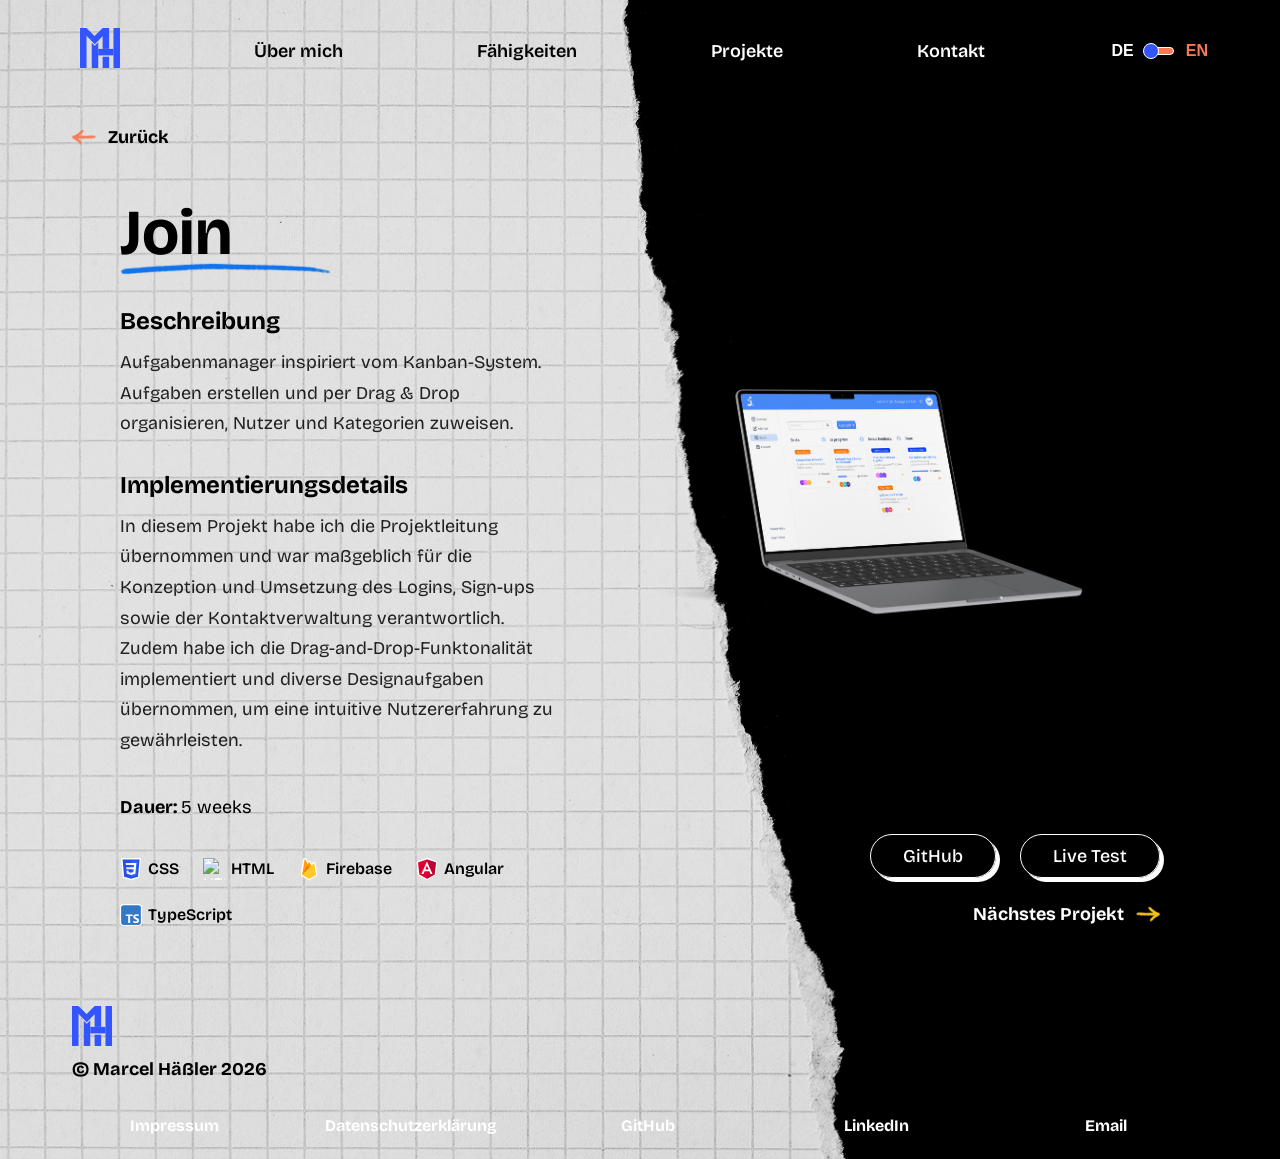
==== commit a89fef57: "standardized footer with privacy policy and enhanced contact form validation" ====
--- a/join_portfolio.html
+++ b/join_portfolio.html
@@ -7,7 +7,6 @@
     <title>Frontend Developer Portfolio</title>
     <link rel="icon" type="image/x-icon" href="./img/Logo.svg">
     <link rel="stylesheet" href="style.css">
-    <!-- <link rel="stylesheet" href="style/navbar.css"> -->
     <link rel="stylesheet" href="style/portfolio.css">
     <link rel="stylesheet" href="style/navbar.css">
 </head>
@@ -86,9 +85,7 @@
                 </div>
                 <div class="blockImplementation">
                     <h3 data-i18n="portfolio_impl_label">Implementierungsdetails</h3>
-                    <p data-i18n="portfolio_impl_desc">Kurzer Text, der deine Rolle oder den Workflow für dieses Projekt
-                        beschreibt. Lass einen Recruiter mehr über dein Wissen und deine Fähigkeit erfahren,
-                        selbstständig oder kollaborativ in einem strukturierten Umfeld zu arbeiten.</p>
+                    <p data-i18n="portfolio_impl_desc"></p>
                 </div>
                 <div class="duration">
                     <span><strong data-i18n="portfolio_duration_label">Dauer: </strong>5 weeks</span>
@@ -122,12 +119,24 @@
                     <button data-i18n="portfolio_github_btn">GitHub</button>
                     <button data-i18n="portfolio_live_btn">Live Test</button>
                 </div>
-                <div class="nextProject">
+                <a href="./kangaroo_portfolio.html" class="nextProject">
                     <span data-i18n="portfolio_next">Nächstes Projekt</span>
                     <img src="./img/portfplio/next.png" alt="arrow">
-                </div>
+                </a>
             </div>
         </section>
+
+        <div class="mobileBottomNav">
+            <a href="javascript:history.back()" class="backarrowMobile">
+                <img src="./img/portfplio/back.png" alt="arrow">
+                <span data-i18n="portfolio_back">Zurück</span>
+            </a>
+            <a href="./kangaroo_portfolio.html" class="nextProjectMobile">
+                <span data-i18n="portfolio_next">Nächstes Projekt</span>
+                <img src="./img/portfplio/next.png" alt="arrow">
+            </a>
+        </div>
+
         <footer>
             <div class="footerCopyright">
                 <img src="./img/Logo.svg" alt="Logo">
@@ -135,6 +144,7 @@
             </div>
             <div class="footerLinks">
                 <a href="./leagalNotice.html" data-i18n="footer_legal">Impressum</a>
+                <a href="./privacyPolicy.html" data-i18n="footer_privacy">Datenschutzerklärung</a>
                 <a href="https://github.com/MarcelHaessler" target="_blank">
                     <img class="wavingHandFooter" src="./img/github.svg" alt="handshake">
                     GitHub</a>
--- a/style.css
+++ b/style.css
@@ -20,6 +20,7 @@
     margin: 0;
     padding: 0;
     font-family: 'Bricolage Grotesque', sans-serif;
+    background-color: var(--secondary-color);
     overflow-x: hidden;
     width: 100%;
 }
@@ -39,6 +40,10 @@
     justify-content: space-between;
     align-items: center;
     flex-wrap: wrap;
+    width: 100%;
+    max-width: 1440px;
+    margin: 0 auto;
+    padding: 0 72px;
     gap: 24px;
     z-index: 1;
 }
@@ -76,16 +81,18 @@
 }
 
 .footerLinks {
-    display: flex;
-    width: 100%;
-    gap: 48px;
-    justify-content: space-between;
+    display: grid;
+    grid-template-columns: repeat(5, 1fr);
+    width: 100%;
+    gap: 24px;
+    margin-bottom: 12px;
+    align-items: center;
 }
 
 .footerLinks a {
     color: var(--secondary-color);
     text-decoration: none;
-    font-size: 18px;
+    font-size: 16px;
     font-weight: 700;
     padding: 12px 24px;
     border-radius: 50px;
@@ -93,7 +100,8 @@
     align-items: center;
     justify-content: center;
     position: relative;
-    /* Needed for absolute positioned underline */
+    width: 100%;
+    /* Take full column width */
 
     &::after {
         content: "";
@@ -114,65 +122,110 @@
         pointer-events: none;
     }
 
-    &:first-child:hover::after {
+    &:hover::after {
+        opacity: 0;
+    }
+
+    /* Target first two links (Impressum/Privacy) for the underline effect */
+    &:nth-child(-n+2):hover::after {
         background-image: url('../img/unterlineJagged.svg');
         background-size: 100px;
-        background-position: left center;
+        background-position: center;
         width: 100%;
         left: 0;
         transform: translateY(-50%);
         opacity: 1;
-        /* clip-path reveals the element to the right */
         clip-path: inset(0 0 0 0);
     }
 
-    &:nth-child(n+2):hover {
+    &:nth-child(n+3):hover {
         background-color: var(--blue-color);
         color: var(--secondary-color);
     }
 
-    &:nth-child(n+2):hover .wavingHandFooter {
+    &:nth-child(n+3):hover .wavingHandFooter {
         opacity: 1;
         visibility: visible;
         transform: translateX(0) rotate(0deg);
     }
 
-    &:first-child {
+    /* &:nth-child(-n+2) {
         padding-left: 0;
-    }
-}
-
-
-@media (max-width: 768px) {
+        padding-right: 12px;
+    } */
+}
+
+/* Align desktop items for space-between appearance */
+/* .footerLinks a:nth-child(1) {
+    justify-content: flex-start;
+    padding-left: 0;
+}
+
+.footerLinks a:nth-child(5) {
+    justify-content: flex-end;
+    padding-right: 0;
+} */
+
+
+@media (max-width: 840px) {
+    footer {
+        padding: 24px;
+    }
+
     .footerCopyright {
         flex-direction: row;
         width: 100%;
-        align-self: space-between;
         align-items: center;
         justify-content: space-between;
     }
 
+    /* Impressum on its own row, social links side by side below */
     .footerLinks {
-        flex-direction: column;
-        gap: 12px;
-
-        a {
-            &:first-child {
-                padding-left: 24px;
-                padding-top: 20px;
-            }
-
-            &:first-child:hover::after {
-                /* background-image: url('../img/unterlineJagged.svg');
-                background-size: 100px; */
-                background-position: center;
-                /* width: 100%;
-                left: 0;
-                transform: translateY(-50%);
-                opacity: 1; */
-                /* clip-path reveals the element to the right */
-                /* clip-path: inset(0 0 0 0); */
-            }
+        grid-template-columns: repeat(6, 1fr);
+        /* 6-column virtual grid for flexible splitting */
+        gap: 8px;
+    }
+
+    /* First two links (Legal) together in the top row (50% each) */
+    .footerLinks a:nth-child(1),
+    .footerLinks a:nth-child(2) {
+        grid-column: span 3;
+        padding: 32px 0;
+        margin-bottom: 0px;
+    }
+
+    .footerLinks a:nth-child(1) {
+        justify-content: flex-start;
+
+        &:hover::after {
+            background-position: left;
         }
     }
+
+    .footerLinks a:nth-child(2) {
+        justify-content: flex-end;
+
+        &:hover::after {
+            background-position: right;
+            transform: translateX(-40px) translateY(-50%);
+        }
+    }
+
+    /* Social links on the next row (33% each) */
+    .footerLinks a:nth-child(n+3) {
+        grid-column: span 2;
+        padding: 10px 8px;
+        font-size: 15px;
+        gap: 6px;
+    }
+
+    /* .footerLinks a:nth-child(3) {
+        justify-content: flex-start;
+        padding-left: 0;
+    }
+
+    .footerLinks a:nth-child(5) {
+        justify-content: flex-end;
+        padding-right: 0;
+    } */
 }
--- a/style/portfolio.css
+++ b/style/portfolio.css
@@ -244,6 +244,7 @@
     cursor: pointer;
     transition: opacity 0.3s ease;
     bottom: 0;
+    text-decoration: none;
 }
 
 .nextProject span {
@@ -262,64 +263,196 @@
     transform: scaleX(-1);
 }
 
-@media (max-width: 900px) {
-
-
-
+/* Desktop: hide mobile-only bottom navigation */
+@media (min-width: 841px) {
+    .mobileBottomNav {
+        display: none;
+    }
+}
+
+@media (max-width: 840px) {
+    nav a:nth-of-type(-n+3) {
+        color: var(--secondary-color);
+    }
+
+    .portfolioNavbar {
+        background-image: linear-gradient(rgba(0, 0, 0, 0.7), transparent);
+    }
+
+    /* --- Hide desktop back arrow on mobile (replaced by bottom nav) --- */
+    .backarrowContainer {
+        display: none;
+    }
+
+    /* --- Hide desktop Next Project (replaced by bottom nav) --- */
+    .nextProject {
+        display: none;
+    }
+
+
+    /* --- Background image: centered, starts at top, flows out naturally downward --- */
+    .backgroundImg {
+        top: 0;
+        left: 0;
+        transform: translateX(-48px) rotate(90deg);
+        width: auto;
+        height: 100%;
+        /* max-width: 100%; */
+        object-fit: cover;
+    }
+
+    .wrapper {
+        overflow: hidden;
+    }
+
+    /* --- Project section --- */
     .project {
         flex-direction: column;
-        gap: 48px;
-        padding: 24px 24px 64px;
-    }
-
-    .projectDescription,
+        gap: 32px;
+        padding: 16px 20px 24px;
+    }
+
+    .projectDescription {
+        flex: 1 1 100%;
+        padding-left: 0;
+        gap: 24px;
+        max-width: 100%;
+        overflow: hidden;
+    }
+
+
+    /* --- Title --- */
+    .headerDiscription h1 {
+        font-size: 40px;
+    }
+
+    .headerDiscription img {
+        width: 55%;
+    }
+
+    /* --- Section headings --- */
+    .blockDescription h3,
+    .blockImplementation h3 {
+        font-size: 20px;
+    }
+
+    /* --- Body text --- */
+    .blockDescription p,
+    .blockImplementation p {
+        font-size: 16px;
+        line-height: 1.7;
+        text-align: justify;
+    }
+
+    /* --- Duration --- */
+    .duration span {
+        font-size: 16px;
+    }
+
+    /* --- Skills row --- */
+    .skillsUsed {
+        gap: 12px 16px;
+        flex-wrap: wrap;
+        max-width: 100%;
+    }
+
+
+    .skillItem img {
+        width: 20px;
+        height: 20px;
+    }
+
+    .skillItem span {
+        font-size: 14px;
+    }
+
+    /* --- Project view (image + buttons) --- */
     .projectView {
         flex: 1 1 100%;
-    }
-
-    .projectView {
+        padding-right: 0;
         align-items: center;
+        gap: 24px;
     }
 
     .projectView>img {
         max-width: 100%;
-    }
-
-    .headerDiscription h1 {
-        font-size: 56px;
-    }
-
-    .backarrow {
-        padding: 16px 24px;
-    }
-
+        width: 100%;
+        border-radius: 12px;
+    }
+
+    /* --- Buttons --- */
     .viewButtons {
         justify-content: center;
-    }
-
-    .nextProject {
-        align-self: center;
-    }
-
-    nav a:nth-of-type(-n+3) {
+        align-self: flex-end;
+        gap: 16px;
+    }
+
+    .viewButtons button {
+        font-size: 16px;
+        padding: 10px 28px;
+    }
+
+    /* --- Footer --- */
+    /* footer {
+        display: none;
+    } */
+
+    /* --- Mobile bottom navigation bar --- */
+    .mobileBottomNav {
+        display: flex;
+        justify-content: space-between;
+        align-items: center;
+        width: 100%;
+        padding: 20px 20px 28px;
+        box-sizing: border-box;
+        background-color: #000000;
+        z-index: 1;
+        position: relative;
+    }
+
+    .backarrowMobile,
+    .nextProjectMobile {
+        display: inline-flex;
+        align-items: center;
+        gap: 10px;
+        text-decoration: none;
+        cursor: pointer;
+        transition: opacity 0.3s ease;
+    }
+
+    .backarrowMobile img {
+        width: 20px;
+        height: auto;
+    }
+
+    .backarrowMobile span {
         color: var(--secondary-color);
-    }
-
-    footer {
-        width: 100%;
-        max-width: 1344px;
-        margin: auto auto 0 auto;
-        padding: 24px 48px;
-        box-sizing: border-box;
-    }
-
-    /* .footerLinks a {
-        &:nth-child(-n+3) {
-            color: var(--primary-color);
-        }
-
-        &:nth-child(2):hover .wavingHandFooter {
-            filter: invert(1);
-        }
-    } */
+        font-size: 16px;
+        font-weight: 700;
+    }
+
+    .nextProjectMobile span {
+        color: var(--secondary-color);
+        font-size: 16px;
+        font-weight: 700;
+    }
+
+    .nextProjectMobile img {
+        width: 20px;
+        height: auto;
+        transform: scaleX(-1);
+    }
+
+    .backarrowMobile:hover span {
+        color: var(--orange-color);
+        opacity: 0.8;
+    }
+
+    .nextProjectMobile:hover span {
+        color: var(--yellow-color, #f5c518);
+    }
+
+    .footerCopyright span {
+        color: var(--secondary-color);
+    }
 }
--- a/style/navbar.css
+++ b/style/navbar.css
@@ -164,7 +164,12 @@
     transition: color 0.3s ease;
 }
 
-@media (max-width: 768px) {
+@media (max-width: 840px) {
+
+    /* --- Lock body scroll when mobile menu is open --- */
+    body:has(#burgerToggle:checked) {
+        overflow: hidden;
+    }
 
     nav {
         padding-left: 16px;
@@ -229,7 +234,7 @@
         left: 0;
         width: 100%;
         height: 100vh;
-        background-color: #000;
+        background-color: transparent;
         /* Fallback color */
         background-image: url('../img/BG.png');
         background-size: cover;
@@ -326,7 +331,7 @@
 }
 
 /* Desktop: hide mobile-only elements */
-@media (min-width: 769px) {
+@media (min-width: 841px) {
 
     .burgerBtn,
     .mobileMenu {
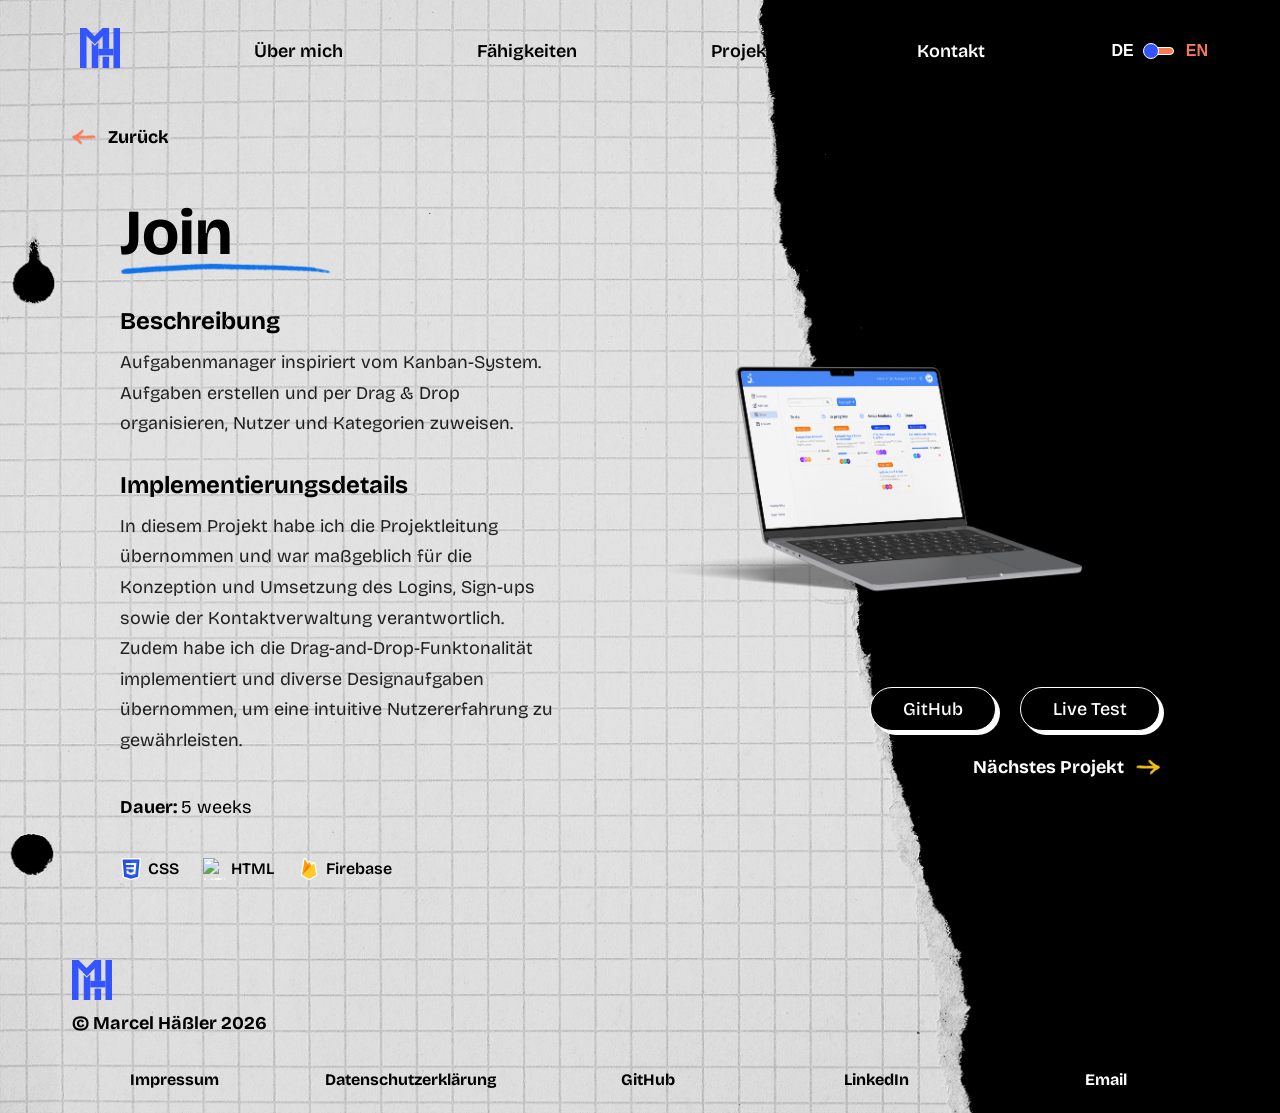
==== commit 18904711: "update subdomains" ====
--- a/join_portfolio.html
+++ b/join_portfolio.html
@@ -103,21 +103,13 @@
                         <img src="./img/skills/firebase.svg" alt="Firebase">
                         <span>Firebase</span>
                     </div>
-                    <div class="skillItem">
-                        <img src="./img/skills/angular.svg" alt="Angular">
-                        <span>Angular</span>
-                    </div>
-                    <div class="skillItem">
-                        <img src="./img/skills/ts.svg" alt="TypeScript">
-                        <span>TypeScript</span>
-                    </div>
                 </div>
             </div>
             <div class="projectView">
                 <img src="./img/LaptopJoin.png" alt="Join Project Screenshot">
                 <div class="viewButtons">
-                    <button data-i18n="portfolio_github_btn">GitHub</button>
-                    <button data-i18n="portfolio_live_btn">Live Test</button>
+                    <a href="https://github.com/MarcelHaessler/join" data-i18n="portfolio_github_btn">GitHub</a>
+                    <a href="https://join.marcelhaessler.de/" data-i18n="portfolio_live_btn">Live Test</a>
                 </div>
                 <a href="./kangaroo_portfolio.html" class="nextProject">
                     <span data-i18n="portfolio_next">Nächstes Projekt</span>
--- a/style/portfolio.css
+++ b/style/portfolio.css
@@ -18,12 +18,11 @@
 .backgroundImg {
     position: absolute;
     top: 0;
-    left: 50%;
-    transform: translateX(-50%);
-    width: 100%;
-    max-width: 1344px;
+    left: 0;
     height: 100%;
+    max-width: 1440px;
     object-fit: cover;
+    z-index: -1;
 }
 
 .backarrowContainer {
@@ -67,9 +66,13 @@
     margin: 0 auto;
     padding: 24px 72px 80px;
     box-sizing: border-box;
-    align-items: stretch;
+    align-items: center;
+    align-self: flex-start;
+    /* Changed from stretch to prevent children from growing */
     color: var(--secondary-color);
     z-index: 1;
+    flex: 1;
+    /* Pushes the footer to the bottom */
 }
 
 .projectDescription {
@@ -198,15 +201,16 @@
     gap: 24px;
     padding-right: 48px;
     align-items: flex-end;
-    justify-content: center;
-    min-height: 100%;
+    justify-content: flex-start;
+    /* min-height: 100%; */
 }
 
 .projectView>img {
     width: 100%;
     max-width: 560px;
     border-radius: 16px;
-    margin: auto 0;
+    margin: 64px 0;
+    /* Removed auto margin to prevent vertical centering */
     object-fit: cover;
     transition: transform 0.3s ease, box-shadow 0.3s ease;
 }
@@ -217,8 +221,8 @@
     align-items: center;
 }
 
-.viewButtons button {
-    background: transparent;
+.viewButtons a {
+    background: var(--primary-color);
     color: var(--secondary-color);
     border: 1px solid var(--secondary-color);
     box-shadow: 4px 4px 0 var(--secondary-color);
@@ -229,9 +233,10 @@
     font-weight: 500;
     cursor: pointer;
     transition: all 0.3s ease;
-}
-
-.viewButtons button:hover {
+    text-decoration: none;
+}
+
+.viewButtons a:hover {
     background-color: var(--orange-color);
     transform: translate(4px, 4px);
     box-shadow: none;
@@ -263,6 +268,10 @@
     transform: scaleX(-1);
 }
 
+.footerLinks a:nth-child(-n+3) {
+    color: var(--primary-color);
+}
+
 /* Desktop: hide mobile-only bottom navigation */
 @media (min-width: 841px) {
     .mobileBottomNav {
@@ -290,15 +299,13 @@
     }
 
 
-    /* --- Background image: centered, starts at top, flows out naturally downward --- */
+    /* --- Background image: Full coverage, Rotated and scaled to fill gaps --- */
     .backgroundImg {
+        position: absolute;
         top: 0;
         left: 0;
-        transform: translateX(-48px) rotate(90deg);
-        width: auto;
-        height: 100%;
-        /* max-width: 100%; */
-        object-fit: cover;
+        transform: rotate(90deg) translateX(-220px) translateY(64px) scale(0.8);
+        /* height: 100vh; */
     }
 
     .wrapper {
@@ -372,6 +379,7 @@
         padding-right: 0;
         align-items: center;
         gap: 24px;
+        margin: 0 auto;
     }
 
     .projectView>img {
@@ -405,7 +413,6 @@
         width: 100%;
         padding: 20px 20px 28px;
         box-sizing: border-box;
-        background-color: #000000;
         z-index: 1;
         position: relative;
     }
@@ -455,4 +462,49 @@
     .footerCopyright span {
         color: var(--secondary-color);
     }
+
+    .footerLinks a:nth-child(-n+3) {
+        color: var(--secondary-color);
+    }
+}
+
+
+@media (max-width: 1300px) {
+    nav a:nth-of-type(-n+4) {
+        color: var(--primary-color);
+    }
+
+    .footerLinks a:nth-child(-n+4) {
+        color: var(--primary-color);
+    }
+}
+
+
+@media (max-width: 1120px) {
+    nav a:nth-of-type(-n+5) {
+        color: var(--primary-color);
+    }
+
+    .footerLinks a:nth-child(-n+5) {
+        color: var(--primary-color);
+    }
+}
+
+
+@media (min-height: 1180px) {
+    .footerLinks a:nth-child(-n+4) {
+        color: var(--primary-color);
+    }
+}
+
+@media (min-height: 1290px) {
+    nav a:nth-of-type(-n+4) {
+        color: var(--primary-color);
+    }
+}
+
+@media (min-height: 1480px) {
+    .footerLinks a {
+        color: var(--primary-color);
+    }
 }
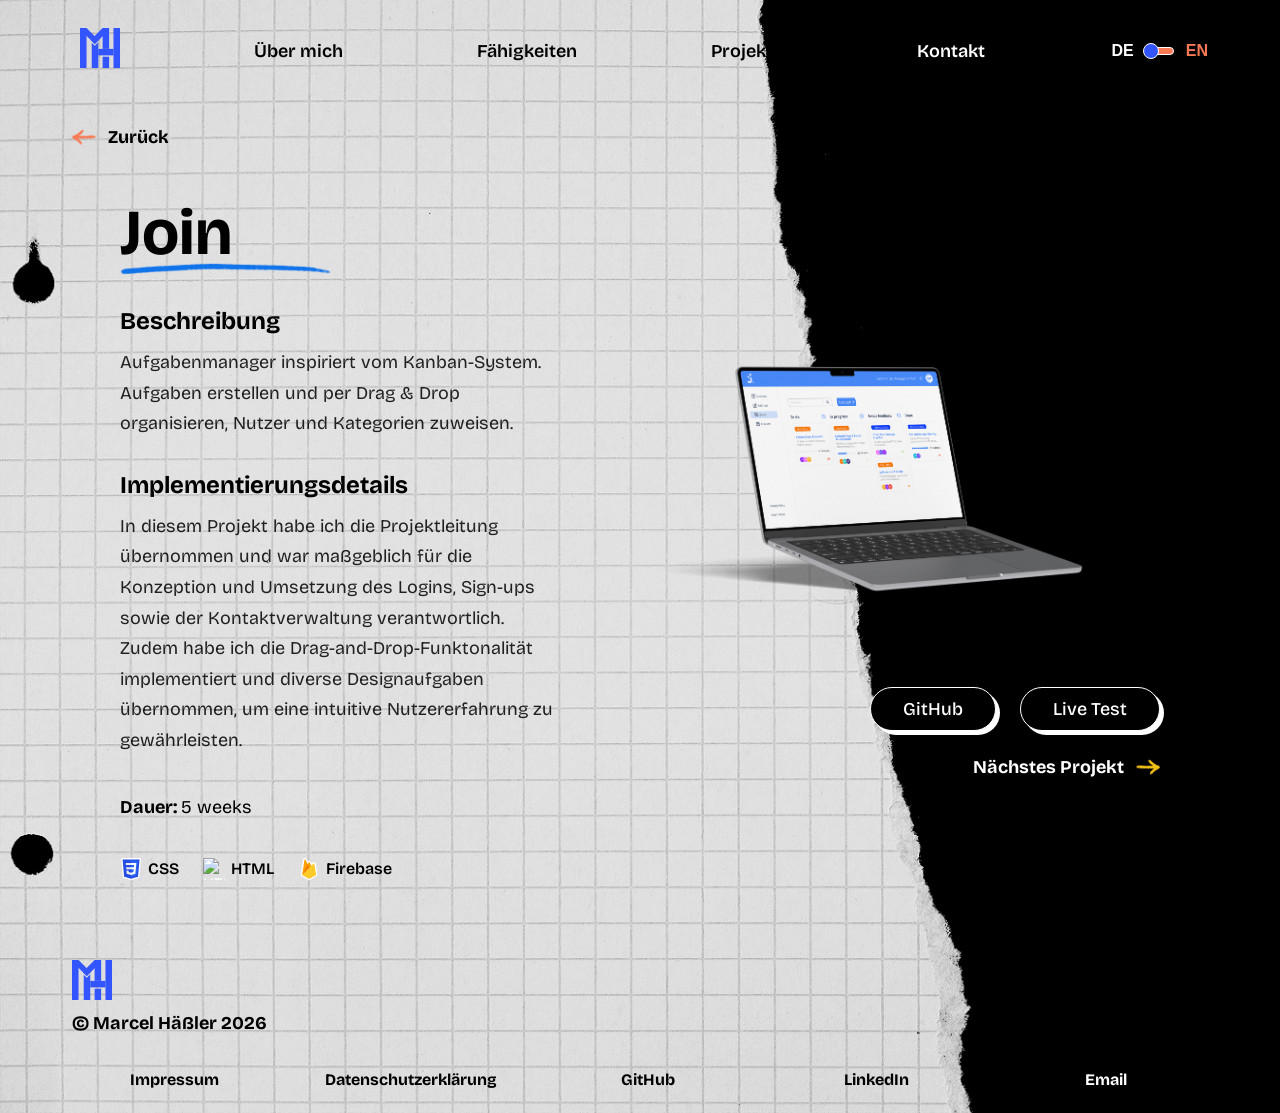
==== commit 5421da80: "bug fixing" ====
--- a/join_portfolio.html
+++ b/join_portfolio.html
@@ -108,8 +108,10 @@
             <div class="projectView">
                 <img src="./img/LaptopJoin.png" alt="Join Project Screenshot">
                 <div class="viewButtons">
-                    <a href="https://github.com/MarcelHaessler/join" data-i18n="portfolio_github_btn">GitHub</a>
-                    <a href="https://join.marcelhaessler.de/" data-i18n="portfolio_live_btn">Live Test</a>
+                    <a href="https://github.com/MarcelHaessler/join" target="_blank"
+                        data-i18n="portfolio_github_btn">GitHub</a>
+                    <a href="https://join.marcelhaessler.de/" target="_blank" data-i18n="portfolio_live_btn">Live
+                        Test</a>
                 </div>
                 <a href="./kangaroo_portfolio.html" class="nextProject">
                     <span data-i18n="portfolio_next">Nächstes Projekt</span>
@@ -143,7 +145,7 @@
                 <a href="https://www.linkedin.com/in/marcel-häßler/" target="_blank">
                     <img class="wavingHandFooter" src="./img/linkedin.svg" alt="handshake">
                     LinkedIn</a>
-                <a href="mailto:marcel.haessler@proton.me">
+                <a href="mailto:kontakt@marcelhaessler.de">
                     <img class="wavingHandFooter" src="./img/mail.svg" alt="handshake">
                     Email</a>
             </div>
--- a/style.css
+++ b/style.css
@@ -14,6 +14,10 @@
 
 * {
     box-sizing: border-box;
+}
+
+html {
+    scroll-behavior: smooth;
 }
 
 body {
@@ -33,7 +37,6 @@
     --orange-color: #F87A55;
 }
 
-
 footer {
     display: flex;
     flex-direction: column;
@@ -63,7 +66,6 @@
     font-size: 18px;
     font-weight: 700;
 }
-
 
 .wavingHandFooter {
     position: absolute;
@@ -101,7 +103,6 @@
     justify-content: center;
     position: relative;
     width: 100%;
-    /* Take full column width */
 
     &::after {
         content: "";
@@ -110,13 +111,13 @@
         top: 50%;
         transform: translate(-50%, -50%);
         width: 80px;
-        /* User preferred fixed width */
+        
         height: 140%;
         background-repeat: no-repeat;
         background-position: center;
         background-size: contain;
         opacity: 0;
-        /* clip-path hides the element starting from the right */
+        
         clip-path: inset(0 100% 0 0);
         transition: opacity 0.3s ease, clip-path 0.5s cubic-bezier(0.4, 0, 0.2, 1);
         pointer-events: none;
@@ -126,7 +127,6 @@
         opacity: 0;
     }
 
-    /* Target first two links (Impressum/Privacy) for the underline effect */
     &:nth-child(-n+2):hover::after {
         background-image: url('../img/unterlineJagged.svg');
         background-size: 100px;
@@ -149,22 +149,8 @@
         transform: translateX(0) rotate(0deg);
     }
 
-    /* &:nth-child(-n+2) {
-        padding-left: 0;
-        padding-right: 12px;
-    } */
-}
-
-/* Align desktop items for space-between appearance */
-/* .footerLinks a:nth-child(1) {
-    justify-content: flex-start;
-    padding-left: 0;
-}
-
-.footerLinks a:nth-child(5) {
-    justify-content: flex-end;
-    padding-right: 0;
-} */
+}
+
 
 
 @media (max-width: 840px) {
@@ -179,14 +165,12 @@
         justify-content: space-between;
     }
 
-    /* Impressum on its own row, social links side by side below */
     .footerLinks {
         grid-template-columns: repeat(6, 1fr);
-        /* 6-column virtual grid for flexible splitting */
+        
         gap: 8px;
     }
 
-    /* First two links (Legal) together in the top row (50% each) */
     .footerLinks a:nth-child(1),
     .footerLinks a:nth-child(2) {
         grid-column: span 3;
@@ -211,7 +195,6 @@
         }
     }
 
-    /* Social links on the next row (33% each) */
     .footerLinks a:nth-child(n+3) {
         grid-column: span 2;
         padding: 10px 8px;
@@ -219,13 +202,4 @@
         gap: 6px;
     }
 
-    /* .footerLinks a:nth-child(3) {
-        justify-content: flex-start;
-        padding-left: 0;
-    }
-
-    .footerLinks a:nth-child(5) {
-        justify-content: flex-end;
-        padding-right: 0;
-    } */
 }
--- a/style/portfolio.css
+++ b/style/portfolio.css
@@ -68,11 +68,11 @@
     box-sizing: border-box;
     align-items: center;
     align-self: flex-start;
-    /* Changed from stretch to prevent children from growing */
+    
     color: var(--secondary-color);
     z-index: 1;
     flex: 1;
-    /* Pushes the footer to the bottom */
+    
 }
 
 .projectDescription {
@@ -202,7 +202,7 @@
     padding-right: 48px;
     align-items: flex-end;
     justify-content: flex-start;
-    /* min-height: 100%; */
+    
 }
 
 .projectView>img {
@@ -210,7 +210,7 @@
     max-width: 560px;
     border-radius: 16px;
     margin: 64px 0;
-    /* Removed auto margin to prevent vertical centering */
+    
     object-fit: cover;
     transition: transform 0.3s ease, box-shadow 0.3s ease;
 }
@@ -272,7 +272,6 @@
     color: var(--primary-color);
 }
 
-/* Desktop: hide mobile-only bottom navigation */
 @media (min-width: 841px) {
     .mobileBottomNav {
         display: none;
@@ -288,31 +287,27 @@
         background-image: linear-gradient(rgba(0, 0, 0, 0.7), transparent);
     }
 
-    /* --- Hide desktop back arrow on mobile (replaced by bottom nav) --- */
     .backarrowContainer {
         display: none;
     }
 
-    /* --- Hide desktop Next Project (replaced by bottom nav) --- */
     .nextProject {
         display: none;
     }
 
-
-    /* --- Background image: Full coverage, Rotated and scaled to fill gaps --- */
+    
     .backgroundImg {
         position: absolute;
         top: 0;
         left: 0;
         transform: rotate(90deg) translateX(-220px) translateY(64px) scale(0.8);
-        /* height: 100vh; */
+        
     }
 
     .wrapper {
         overflow: hidden;
     }
 
-    /* --- Project section --- */
     .project {
         flex-direction: column;
         gap: 32px;
@@ -327,8 +322,7 @@
         overflow: hidden;
     }
 
-
-    /* --- Title --- */
+    
     .headerDiscription h1 {
         font-size: 40px;
     }
@@ -337,13 +331,11 @@
         width: 55%;
     }
 
-    /* --- Section headings --- */
     .blockDescription h3,
     .blockImplementation h3 {
         font-size: 20px;
     }
 
-    /* --- Body text --- */
     .blockDescription p,
     .blockImplementation p {
         font-size: 16px;
@@ -351,19 +343,16 @@
         text-align: justify;
     }
 
-    /* --- Duration --- */
     .duration span {
         font-size: 16px;
     }
 
-    /* --- Skills row --- */
     .skillsUsed {
         gap: 12px 16px;
         flex-wrap: wrap;
         max-width: 100%;
     }
 
-
     .skillItem img {
         width: 20px;
         height: 20px;
@@ -373,7 +362,6 @@
         font-size: 14px;
     }
 
-    /* --- Project view (image + buttons) --- */
     .projectView {
         flex: 1 1 100%;
         padding-right: 0;
@@ -388,7 +376,6 @@
         border-radius: 12px;
     }
 
-    /* --- Buttons --- */
     .viewButtons {
         justify-content: center;
         align-self: flex-end;
@@ -400,12 +387,8 @@
         padding: 10px 28px;
     }
 
-    /* --- Footer --- */
-    /* footer {
-        display: none;
-    } */
-
-    /* --- Mobile bottom navigation bar --- */
+    
+
     .mobileBottomNav {
         display: flex;
         justify-content: space-between;
@@ -468,7 +451,6 @@
     }
 }
 
-
 @media (max-width: 1300px) {
     nav a:nth-of-type(-n+4) {
         color: var(--primary-color);
@@ -479,7 +461,6 @@
     }
 }
 
-
 @media (max-width: 1120px) {
     nav a:nth-of-type(-n+5) {
         color: var(--primary-color);
@@ -490,7 +471,6 @@
     }
 }
 
-
 @media (min-height: 1180px) {
     .footerLinks a:nth-child(-n+4) {
         color: var(--primary-color);
--- a/style/navbar.css
+++ b/style/navbar.css
@@ -3,7 +3,6 @@
     inherits: false;
     initial-value: 0deg;
 }
-
 
 nav {
     display: flex;
@@ -15,7 +14,7 @@
     align-items: center;
     gap: 12px;
     z-index: 1000;
-    /* Ensure burger button stays visible over mobile menu */
+    
     position: relative;
 
     a {
@@ -111,7 +110,6 @@
     }
 }
 
-/* Sync visual state based on actual document language (from i18n.js) */
 html[lang="en"] .toggleTrack .toggleThumb {
     transform: translateX(20px);
 }
@@ -166,7 +164,6 @@
 
 @media (max-width: 840px) {
 
-    /* --- Lock body scroll when mobile menu is open --- */
     body:has(#burgerToggle:checked) {
         overflow: hidden;
     }
@@ -182,18 +179,13 @@
         }
     }
 
-    /* --- Hide desktop nav elements --- */
     .wrapper>nav>a:not(:first-child),
     .wrapper>nav>.languageSwitch {
         display: none;
     }
 
-    /* .portfolio>nav>a:not(:first-child),
-    .portfolio>nav>.languageSwitch {
-        display: none;
-    } */
-
-    /* --- Burger button --- */
+
+    
     .burgerBtn {
         display: flex;
         flex-direction: column;
@@ -213,7 +205,6 @@
         transform-origin: center;
     }
 
-    /* Burger → X animation when checked */
     .burgerToggle:checked~nav .burgerBtn span:nth-child(1) {
         transform: translateY(7px) rotate(45deg);
     }
@@ -227,7 +218,6 @@
         transform: translateY(-7px) rotate(-45deg);
     }
 
-    /* --- Mobile overlay menu --- */
     .mobileMenu {
         position: fixed;
         top: 0;
@@ -235,7 +225,7 @@
         width: 100%;
         height: 100vh;
         background-color: transparent;
-        /* Fallback color */
+        
         background-image: url('../img/BG.png');
         background-size: cover;
         background-position: center;
@@ -244,17 +234,15 @@
         display: flex;
         flex-direction: column;
         padding-top: 80px;
-        /* space for nav bar */
+        
         box-sizing: border-box;
 
-        /* Hidden by default */
         opacity: 0;
         pointer-events: none;
         transform: translateY(-12px);
         transition: opacity 0.3s ease, transform 0.3s ease;
     }
 
-    /* Show when burger is checked */
     .burgerToggle:checked~.mobileMenu {
         opacity: 1;
         pointer-events: all;
@@ -271,7 +259,6 @@
         padding-bottom: 80px;
     }
 
-    /* --- Mobile nav links --- */
     .mobileNav {
         display: flex;
         flex-direction: column;
@@ -294,14 +281,12 @@
         color: var(--orange-color);
     }
 
-    /* --- Mobile language toggle --- */
     .mobileLanguageSwitch {
         display: inline-flex;
         gap: 12px;
         align-items: center;
     }
 
-    /* --- Mobile social icons --- */
     .mobileSocialLinks {
         display: flex;
         gap: 24px;
@@ -321,7 +306,7 @@
     .mobileSocialLinks a img {
         width: 24px;
         height: 24px;
-        /* filter: invert(1); */
+        
         transition: filter 0.2s ease;
     }
 
@@ -330,7 +315,6 @@
     }
 }
 
-/* Desktop: hide mobile-only elements */
 @media (min-width: 841px) {
 
     .burgerBtn,
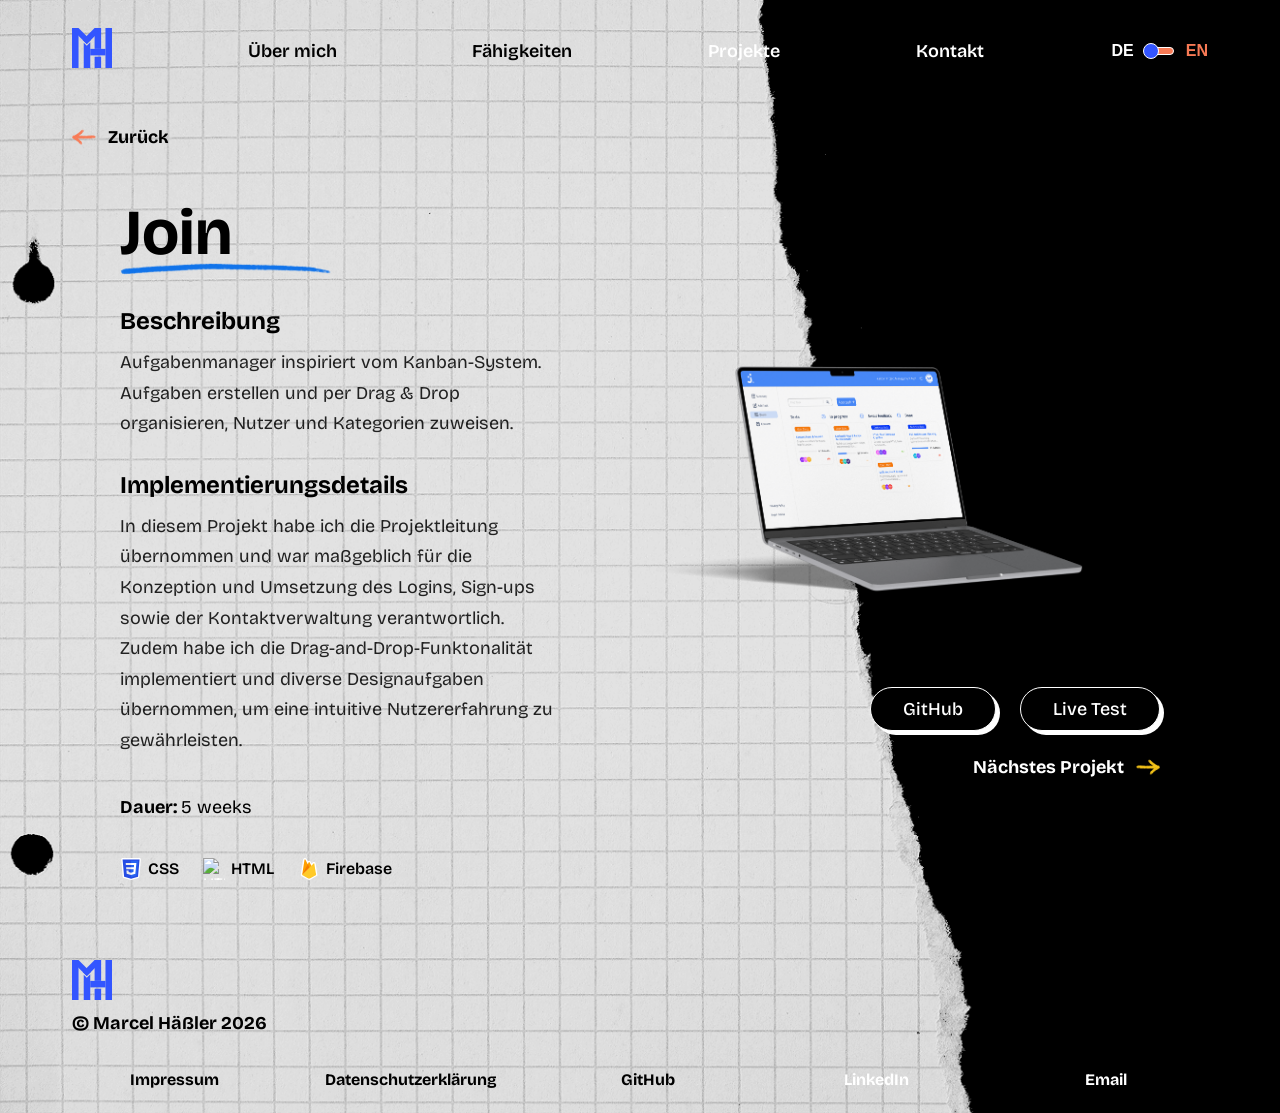
==== commit ef0dc0ed: "edit links" ====
--- a/join_portfolio.html
+++ b/join_portfolio.html
@@ -16,11 +16,11 @@
         <img class="backgroundImg" src="./img/portfplio/BG_portfolio.png" alt="">
         <input type="checkbox" id="burgerToggle" class="burgerToggle" hidden>
         <nav class="portfolioNavbar">
-            <a href="index.html"><img class="logo" src="./img/Logo.svg" alt="Logo"></a>
-            <a href="index.html#about" class="nav-about" data-i18n="nav_about">Über mich</a>
-            <a href="index.html#skills" class="nav-skills" data-i18n="nav_skills">Fähigkeiten</a>
-            <a href="index.html#projects" class="nav-projects" data-i18n="nav_projects">Projekte</a>
-            <a href="index.html#contact" class="nav-contact" data-i18n="nav_contact">Kontakt</a>
+            <a href="/"><img class="logo" src="./img/Logo.svg" alt="Logo"></a>
+            <a href="/#about" class="nav-about" data-i18n="nav_about">Über mich</a>
+            <a href="/#skills" class="nav-skills" data-i18n="nav_skills">Fähigkeiten</a>
+            <a href="/#projects" class="nav-projects" data-i18n="nav_projects">Projekte</a>
+            <a href="/#contact" class="nav-contact" data-i18n="nav_contact">Kontakt</a>
             <label class="languageSwitch">
                 <input type="checkbox" id="langToggle">
 
@@ -41,13 +41,13 @@
         <div class="mobileMenu">
             <div class="mobileMenuInner">
                 <nav class="mobileNav">
-                    <a href="index.html#about" class="nav-about" data-i18n="nav_about"
+                    <a href="/#about" class="nav-about" data-i18n="nav_about"
                         onclick="document.getElementById('burgerToggle').checked=false">Über mich</a>
-                    <a href="index.html#skills" class="nav-skills" data-i18n="nav_skills"
+                    <a href="/#skills" class="nav-skills" data-i18n="nav_skills"
                         onclick="document.getElementById('burgerToggle').checked=false">Fähigkeiten</a>
-                    <a href="index.html#projects" class="nav-projects" data-i18n="nav_projects"
+                    <a href="/#projects" class="nav-projects" data-i18n="nav_projects"
                         onclick="document.getElementById('burgerToggle').checked=false">Projekte</a>
-                    <a href="index.html#contact" class="nav-contact" data-i18n="nav_contact"
+                    <a href="/#contact" class="nav-contact" data-i18n="nav_contact"
                         onclick="document.getElementById('burgerToggle').checked=false">Kontakt</a>
                 </nav>
                 <label class="languageSwitch mobileLanguageSwitch" for="langToggle">
--- a/style.css
+++ b/style.css
@@ -25,7 +25,7 @@
     padding: 0;
     font-family: 'Bricolage Grotesque', sans-serif;
     background-color: var(--secondary-color);
-    overflow-x: hidden;
+    overflow-x: unset;
     width: 100%;
 }
 
@@ -103,6 +103,7 @@
     justify-content: center;
     position: relative;
     width: 100%;
+    transition: color 0.3s ease;
 
     &::after {
         content: "";
@@ -111,13 +112,13 @@
         top: 50%;
         transform: translate(-50%, -50%);
         width: 80px;
-        
+
         height: 140%;
         background-repeat: no-repeat;
         background-position: center;
         background-size: contain;
         opacity: 0;
-        
+
         clip-path: inset(0 100% 0 0);
         transition: opacity 0.3s ease, clip-path 0.5s cubic-bezier(0.4, 0, 0.2, 1);
         pointer-events: none;
@@ -154,8 +155,20 @@
 
 
 @media (max-width: 840px) {
+
+    html,
+    body {
+        -ms-overflow-style: none;
+        scrollbar-width: none;
+    }
+
+    html::-webkit-scrollbar,
+    body::-webkit-scrollbar {
+        display: none;
+    }
+
     footer {
-        padding: 24px;
+        padding: 12px;
     }
 
     .footerCopyright {
@@ -167,7 +180,7 @@
 
     .footerLinks {
         grid-template-columns: repeat(6, 1fr);
-        
+
         gap: 8px;
     }
 
--- a/style/portfolio.css
+++ b/style/portfolio.css
@@ -1,4 +1,4 @@
-nav a:nth-of-type(-n+3) {
+nav a:nth-of-type(-n+5) {
     color: var(--primary-color);
 }
 
@@ -68,11 +68,11 @@
     box-sizing: border-box;
     align-items: center;
     align-self: flex-start;
-    
+
     color: var(--secondary-color);
     z-index: 1;
     flex: 1;
-    
+
 }
 
 .projectDescription {
@@ -202,7 +202,7 @@
     padding-right: 48px;
     align-items: flex-end;
     justify-content: flex-start;
-    
+
 }
 
 .projectView>img {
@@ -210,7 +210,7 @@
     max-width: 560px;
     border-radius: 16px;
     margin: 64px 0;
-    
+
     object-fit: cover;
     transition: transform 0.3s ease, box-shadow 0.3s ease;
 }
@@ -268,7 +268,7 @@
     transform: scaleX(-1);
 }
 
-.footerLinks a:nth-child(-n+3) {
+.footerLinks a:nth-child(-n+5) {
     color: var(--primary-color);
 }
 
@@ -278,8 +278,38 @@
     }
 }
 
+@media (min-width: 1250px) {
+    .footerLinks a:nth-child(4) {
+        color: var(--secondary-color);
+    }
+}
+
+@media (min-width: 1210px) {
+    nav a:nth-of-type(4) {
+        color: var(--secondary-color);
+    }
+}
+
+@media (min-width: 1070px) {
+    .footerLinks a:nth-child(5) {
+        color: var(--secondary-color);
+    }
+}
+
+@media (max-width: 1040px) {
+    .nextProject span {
+        color: var(--primary-color);
+    }
+}
+
+@media (min-width: 990px) {
+    nav a:nth-of-type(5) {
+        color: var(--secondary-color);
+    }
+}
+
 @media (max-width: 840px) {
-    nav a:nth-of-type(-n+3) {
+    nav a:nth-of-type(-n+5) {
         color: var(--secondary-color);
     }
 
@@ -295,13 +325,13 @@
         display: none;
     }
 
-    
+
     .backgroundImg {
         position: absolute;
         top: 0;
         left: 0;
         transform: rotate(90deg) translateX(-220px) translateY(64px) scale(0.8);
-        
+
     }
 
     .wrapper {
@@ -311,7 +341,7 @@
     .project {
         flex-direction: column;
         gap: 32px;
-        padding: 16px 20px 24px;
+        padding: 16px 12px 24px;
     }
 
     .projectDescription {
@@ -322,7 +352,7 @@
         overflow: hidden;
     }
 
-    
+
     .headerDiscription h1 {
         font-size: 40px;
     }
@@ -387,14 +417,14 @@
         padding: 10px 28px;
     }
 
-    
+
 
     .mobileBottomNav {
         display: flex;
         justify-content: space-between;
         align-items: center;
         width: 100%;
-        padding: 20px 20px 28px;
+        padding: 20px 12px 28px;
         box-sizing: border-box;
         z-index: 1;
         position: relative;
@@ -446,45 +476,7 @@
         color: var(--secondary-color);
     }
 
-    .footerLinks a:nth-child(-n+3) {
-        color: var(--secondary-color);
-    }
-}
-
-@media (max-width: 1300px) {
-    nav a:nth-of-type(-n+4) {
-        color: var(--primary-color);
-    }
-
-    .footerLinks a:nth-child(-n+4) {
-        color: var(--primary-color);
-    }
-}
-
-@media (max-width: 1120px) {
-    nav a:nth-of-type(-n+5) {
-        color: var(--primary-color);
-    }
-
     .footerLinks a:nth-child(-n+5) {
-        color: var(--primary-color);
-    }
-}
-
-@media (min-height: 1180px) {
-    .footerLinks a:nth-child(-n+4) {
-        color: var(--primary-color);
-    }
-}
-
-@media (min-height: 1290px) {
-    nav a:nth-of-type(-n+4) {
-        color: var(--primary-color);
-    }
-}
-
-@media (min-height: 1480px) {
-    .footerLinks a {
-        color: var(--primary-color);
+        color: var(--secondary-color);
     }
 }
--- a/style/navbar.css
+++ b/style/navbar.css
@@ -14,7 +14,6 @@
     align-items: center;
     gap: 12px;
     z-index: 1000;
-    
     position: relative;
 
     a {
@@ -25,6 +24,10 @@
         transition: color 0.3s ease;
         position: relative;
         padding: 4px 8px;
+
+        &:first-child {
+            padding-left: 0;
+        }
 
         &::after {
             content: "";
@@ -169,8 +172,8 @@
     }
 
     nav {
-        padding-left: 16px;
-        padding-right: 16px;
+        padding-left: 12px;
+        padding-right: 12px;
         padding-top: 16px;
 
         img {
@@ -185,14 +188,14 @@
     }
 
 
-    
+
     .burgerBtn {
         display: flex;
         flex-direction: column;
         gap: 5px;
         cursor: pointer;
         z-index: 1001;
-        padding: 4px;
+        padding: 0;
     }
 
     .burgerBtn span {
@@ -225,7 +228,7 @@
         width: 100%;
         height: 100vh;
         background-color: transparent;
-        
+
         background-image: url('../img/BG.png');
         background-size: cover;
         background-position: center;
@@ -234,7 +237,7 @@
         display: flex;
         flex-direction: column;
         padding-top: 80px;
-        
+
         box-sizing: border-box;
 
         opacity: 0;
@@ -306,7 +309,7 @@
     .mobileSocialLinks a img {
         width: 24px;
         height: 24px;
-        
+
         transition: filter 0.2s ease;
     }
 
